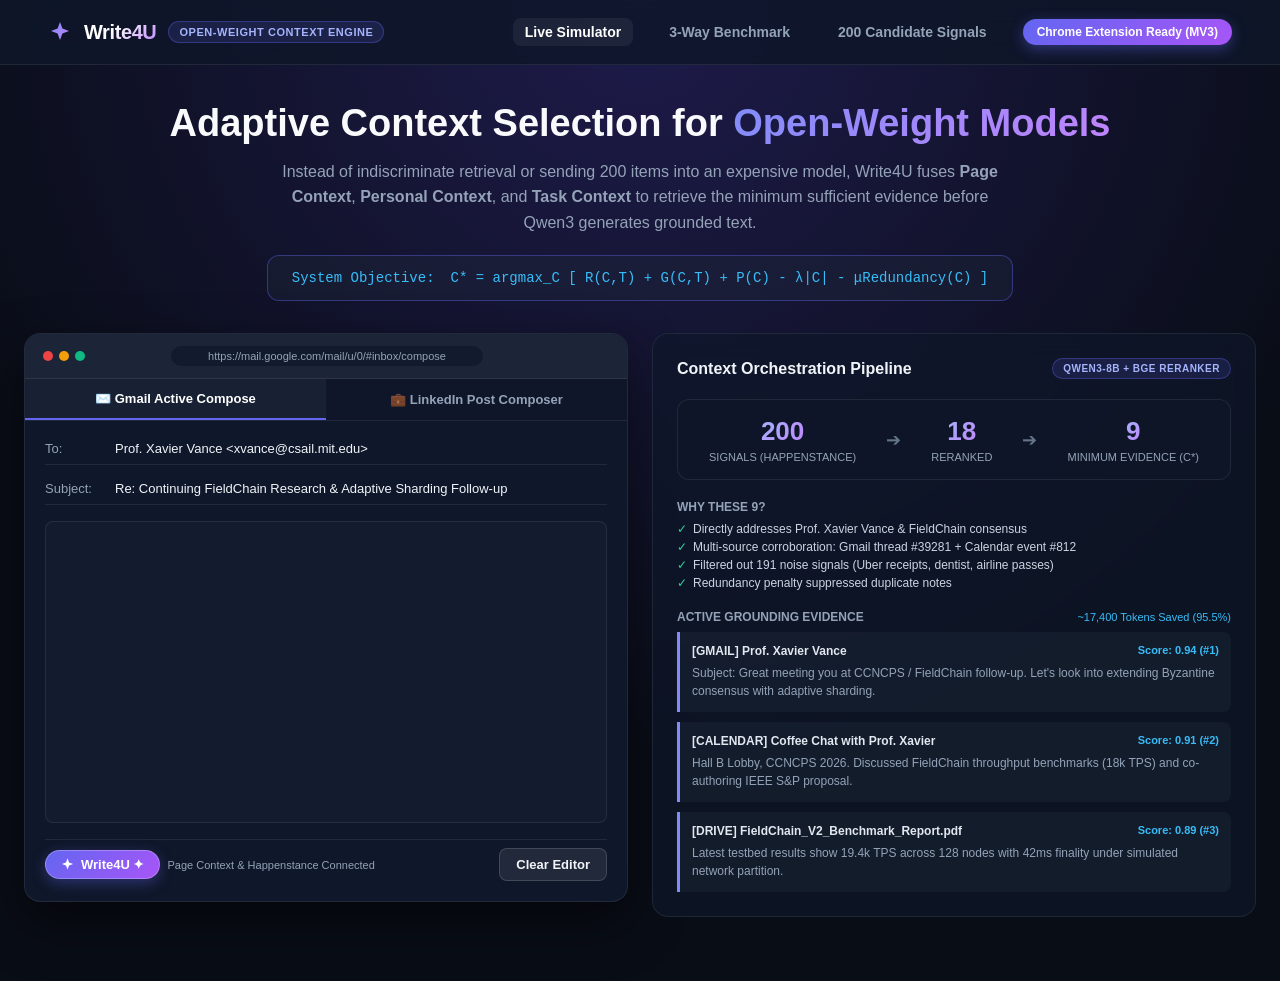
==== web_demo/index.html @ 5864dc2b "feat: initial release of Write4U open-weight personal context engine" ====
<!DOCTYPE html>
<html lang="en">
<head>
  <meta charset="UTF-8">
  <meta name="viewport" content="width=device-width, initial-scale=1.0">
  <title>Write4U — Open-Weight Personal Context Engine</title>
  <link rel="stylesheet" href="style.css">
  <link rel="stylesheet" href="../extension/content/injected-ui.css">
</head>
<body>
  <!-- Navbar -->
  <nav class="navbar">
    <div class="brand">
      <svg width="24" height="24" viewBox="0 0 24 24" fill="url(#mainGrad)">
        <defs>
          <linearGradient id="mainGrad" x1="0%" y1="0%" x2="100%" y2="100%">
            <stop offset="0%" stop-color="#818cf8"/>
            <stop offset="100%" stop-color="#c084fc"/>
          </linearGradient>
        </defs>
        <path d="M12 2L14.4 8.6L21 11L14.4 13.4L12 20L9.6 13.4L3 11L9.6 8.6L12 2Z"/>
      </svg>
      <h1>Write4U</h1>
      <span class="open-weight-badge">Open-Weight Context Engine</span>
    </div>

    <div class="nav-links">
      <button class="nav-tab active" data-view="simulator-view">Live Simulator</button>
      <button class="nav-tab" data-view="benchmark-view">3-Way Benchmark</button>
      <button class="nav-tab" data-view="pool-view">200 Candidate Signals</button>
      <span class="ext-badge-link" title="Load unpacked extension from /extension">
        Chrome Extension Ready (MV3)
      </span>
    </div>
  </nav>

  <main class="main-content">
    <!-- Hero Banner -->
    <header class="hero">
      <h2>Adaptive Context Selection for <span>Open-Weight Models</span></h2>
      <p>
        Instead of indiscriminate retrieval or sending 200 items into an expensive model, Write4U fuses 
        <strong>Page Context</strong>, <strong>Personal Context</strong>, and <strong>Task Context</strong> 
        to retrieve the minimum sufficient evidence before Qwen3 generates grounded text.
      </p>
      <div class="eq-callout">
        <span>System Objective:</span>
        <code>C* = argmax_C [ R(C,T) + G(C,T) + P(C) - &lambda;|C| - &mu;Redundancy(C) ]</code>
      </div>
    </header>

    <!-- VIEW 1: LIVE SIMULATOR -->
    <section id="simulator-view" class="view-panel">
      <div class="demo-grid">
        <!-- Mock Web Environment -->
        <div class="mock-window">
          <div class="mock-window-header">
            <div class="window-dots">
              <span class="dot red"></span>
              <span class="dot yellow"></span>
              <span class="dot green"></span>
            </div>
            <div class="window-url-bar" id="mock-url-bar">https://mail.google.com/mail/u/0/#inbox/compose</div>
            <div style="width: 40px;"></div>
          </div>

          <div class="mock-tabs">
            <button class="mock-tab-btn active" id="tab-gmail">
              ✉️ Gmail Active Compose
            </button>
            <button class="mock-tab-btn" id="tab-linkedin">
              💼 LinkedIn Post Composer
            </button>
          </div>

          <div class="mock-window-body" id="mock-composer-area">
            <!-- Dynamically populated Gmail or LinkedIn form -->
            <div class="mail-header-field">
              <span class="mail-label">To:</span>
              <span class="mail-value" id="composer-to">Prof. Xavier Vance &lt;xvance@csail.mit.edu&gt;</span>
            </div>
            <div class="mail-header-field">
              <span class="mail-label">Subject:</span>
              <span class="mail-value" id="composer-subject">Re: Continuing FieldChain Research & Adaptive Sharding Follow-up</span>
            </div>

            <div class="mail-editor" id="simulated-editor" contenteditable="true" placeholder="Click [ Write4U ✦ ] below to synthesize context and draft your grounded reply..."></div>

            <div class="composer-bottom-bar">
              <div style="display: flex; gap: 8px; align-items: center;">
                <button class="write4u-badge-btn" id="sim-write4u-btn">
                  <svg viewBox="0 0 24 24"><path d="M12 2L14.4 8.6L21 11L14.4 13.4L12 20L9.6 13.4L3 11L9.6 8.6L12 2Z"/></svg>
                  Write4U ✦
                </button>
                <span style="font-size: 11px; color: #94a3b8;">Page Context & Happenstance Connected</span>
              </div>
              <button class="write4u-secondary-btn" onclick="document.getElementById('simulated-editor').innerText = '';">Clear Editor</button>
            </div>
          </div>
        </div>

        <!-- Real-Time Inspection & Funnel Panel -->
        <div class="panel-card">
          <div class="panel-title">
            <span>Context Orchestration Pipeline</span>
            <span class="open-weight-badge" style="font-size: 10px;">Qwen3-8B + BGE Reranker</span>
          </div>

          <!-- Funnel -->
          <div class="funnel-container">
            <div class="funnel-step">
              <span class="funnel-num" id="live-cand-num">200</span>
              <span class="funnel-label">Signals (Happenstance)</span>
            </div>
            <span style="color: #64748b; font-size: 18px;">➔</span>
            <div class="funnel-step">
              <span class="funnel-num" id="live-rank-num">18</span>
              <span class="funnel-label">Reranked</span>
            </div>
            <span style="color: #64748b; font-size: 18px;">➔</span>
            <div class="funnel-step">
              <span class="funnel-num" style="color: #34d399;" id="live-sel-num">9</span>
              <span class="funnel-label">Minimum Evidence (C*)</span>
            </div>
          </div>

          <div style="display: flex; flex-direction: column; gap: 8px;">
            <span style="font-size: 12px; font-weight: 700; color: #94a3b8; text-transform: uppercase;">Why These 9?</span>
            <div id="live-reasons-wrap" style="display: flex; flex-direction: column; gap: 4px; font-size: 12px; color: #cbd5e1;">
              <div style="display: flex; gap: 6px;"><span style="color: #34d399;">✓</span> Directly addresses Prof. Xavier Vance & FieldChain consensus</div>
              <div style="display: flex; gap: 6px;"><span style="color: #34d399;">✓</span> Multi-source corroboration: Gmail thread #39281 + Calendar event #812</div>
              <div style="display: flex; gap: 6px;"><span style="color: #34d399;">✓</span> Filtered out 191 noise signals (Uber receipts, dentist, airline passes)</div>
              <div style="display: flex; gap: 6px;"><span style="color: #34d399;">✓</span> Redundancy penalty suppressed duplicate notes</div>
            </div>
          </div>

          <!-- Evidence Drawer Items -->
          <div style="display: flex; flex-direction: column; gap: 8px;">
            <div style="display: flex; justify-content: space-between; align-items: center;">
              <span style="font-size: 12px; font-weight: 700; color: #94a3b8; text-transform: uppercase;">Active Grounding Evidence</span>
              <span style="font-size: 11px; color: #38bdf8;">~17,400 Tokens Saved (95.5%)</span>
            </div>
            <div class="evidence-list" id="live-evidence-list">
              <!-- Dynamically populated -->
            </div>
          </div>
        </div>
      </div>
    </section>

    <!-- VIEW 2: 3-WAY BENCHMARK EVALUATION -->
    <section id="benchmark-view" class="view-panel" style="display: none;">
      <div class="benchmark-section">
        <div style="display: flex; justify-content: space-between; align-items: center;">
          <div>
            <h3 style="font-size: 22px; font-weight: 700;">Empirical 3-Way Benchmark</h3>
            <p style="font-size: 14px; color: #94a3b8; margin-top: 4px;">
              Measuring token bloat, irrelevant noise rate, and factual grounding across identical tasks.
            </p>
          </div>
          <button class="write4u-action-btn" id="re-run-bench-btn">
            🔄 Re-Run Empirical Benchmark
          </button>
        </div>

        <div class="benchmark-table-card">
          <table class="benchmark-table">
            <thead>
              <tr>
                <th>Architecture</th>
                <th>Context Sent</th>
                <th>Token Consumption</th>
                <th>Irrelevant Context Rate</th>
                <th>Factual Accuracy</th>
                <th>Latency</th>
              </tr>
            </thead>
            <tbody id="bench-table-body">
              <!-- Dynamically loaded from /api/benchmark -->
            </tbody>
          </table>
        </div>
      </div>
    </section>

    <!-- VIEW 3: 200 CANDIDATE SIGNALS POOL -->
    <section id="pool-view" class="view-panel" style="display: none;">
      <div style="display: flex; flex-direction: column; gap: 16px;">
        <div style="display: flex; justify-content: space-between; align-items: center;">
          <div>
            <h3 style="font-size: 22px; font-weight: 700;">Happenstance MCP Candidate Pool (200 Signals)</h3>
            <p style="font-size: 14px; color: #94a3b8; margin-top: 4px;">
              Green cards represent the 9 selected items (C*). All 191 noise/distractor items are filtered out.
            </p>
          </div>
          <div style="display: flex; gap: 8px;">
            <button class="write4u-chip filter-btn active" data-filter="all">All (200)</button>
            <button class="write4u-chip filter-btn" data-filter="gmail">Gmail (80)</button>
            <button class="write4u-chip filter-btn" data-filter="calendar">Calendar (20)</button>
            <button class="write4u-chip filter-btn" data-filter="linkedin">LinkedIn (30)</button>
            <button class="write4u-chip filter-btn" data-filter="drive">Drive (50)</button>
            <button class="write4u-chip filter-btn" data-filter="contacts">Contacts (20)</button>
          </div>
        </div>

        <div class="candidate-grid" id="candidate-grid-container">
          <!-- Dynamically populated from /api/candidates -->
        </div>
      </div>
    </section>
  </main>

  <script src="../extension/content/injected-ui.js"></script>
  <script src="app.js"></script>
</body>
</html>
---- web_demo/style.css ----
/* Write4U Web Demo & Simulator Styling */
:root {
  --bg-main: #090d16;
  --bg-card: rgba(15, 23, 42, 0.7);
  --border-subtle: rgba(255, 255, 255, 0.08);
  --border-glow: rgba(99, 102, 241, 0.4);
  --primary: #6366f1;
  --primary-accent: #a855f7;
  --text-main: #f8fafc;
  --text-muted: #94a3b8;
  --success: #34d399;
}

* {
  box-sizing: border-box;
  margin: 0;
  padding: 0;
}

body {
  background: radial-gradient(circle at 50% 0%, #1e1b4b 0%, #090d16 65%);
  color: var(--text-main);
  font-family: -apple-system, BlinkMacSystemFont, "Inter", "Segoe UI", Roboto, sans-serif;
  min-height: 100vh;
  display: flex;
  flex-direction: column;
}

/* Navbar */
.navbar {
  display: flex;
  align-items: center;
  justify-content: space-between;
  padding: 18px 48px;
  background: rgba(15, 23, 42, 0.85);
  backdrop-filter: blur(12px);
  border-bottom: 1px solid var(--border-subtle);
  position: sticky;
  top: 0;
  z-index: 1000;
}

.brand {
  display: flex;
  align-items: center;
  gap: 12px;
}

.brand h1 {
  font-size: 20px;
  font-weight: 800;
  letter-spacing: -0.02em;
  background: linear-gradient(135deg, #ffffff 40%, #c084fc 100%);
  -webkit-background-clip: text;
  -webkit-text-fill-color: transparent;
}

.open-weight-badge {
  background: rgba(99, 102, 241, 0.15);
  color: #a5b4fc;
  border: 1px solid rgba(99, 102, 241, 0.35);
  padding: 4px 10px;
  border-radius: 20px;
  font-size: 11px;
  font-weight: 600;
  text-transform: uppercase;
  letter-spacing: 0.05em;
}

.nav-links {
  display: flex;
  align-items: center;
  gap: 24px;
}

.nav-tab {
  background: transparent;
  border: none;
  color: var(--text-muted);
  font-size: 14px;
  font-weight: 600;
  cursor: pointer;
  padding: 6px 12px;
  border-radius: 8px;
  transition: all 0.15s;
}

.nav-tab:hover, .nav-tab.active {
  color: #ffffff;
  background: rgba(255, 255, 255, 0.06);
}

.ext-badge-link {
  background: linear-gradient(135deg, #6366f1 0%, #a855f7 100%);
  color: #ffffff !important;
  text-decoration: none;
  font-size: 12px;
  font-weight: 600;
  padding: 6px 14px;
  border-radius: 20px;
  box-shadow: 0 4px 14px rgba(99, 102, 241, 0.4);
}

/* Main Container */
.main-content {
  flex: 1;
  max-width: 1280px;
  width: 100%;
  margin: 0 auto;
  padding: 36px 24px 64px 24px;
  display: flex;
  flex-direction: column;
  gap: 32px;
}

/* Hero Section */
.hero {
  text-align: center;
  display: flex;
  flex-direction: column;
  align-items: center;
  gap: 12px;
}

.hero h2 {
  font-size: 38px;
  font-weight: 800;
  line-height: 1.2;
}

.hero h2 span {
  background: linear-gradient(135deg, #818cf8 0%, #c084fc 100%);
  -webkit-background-clip: text;
  -webkit-text-fill-color: transparent;
}

.hero p {
  color: var(--text-muted);
  font-size: 16px;
  max-width: 720px;
  line-height: 1.6;
}

/* Architecture Equation Callout */
.eq-callout {
  background: rgba(30, 41, 59, 0.4);
  border: 1px solid var(--border-glow);
  border-radius: 12px;
  padding: 14px 24px;
  display: flex;
  align-items: center;
  gap: 16px;
  font-family: "Courier New", Courier, monospace;
  font-size: 14px;
  color: #38bdf8;
  margin-top: 8px;
}

/* Simulator Workspace */
.demo-grid {
  display: grid;
  grid-template-columns: 1fr 1fr;
  gap: 24px;
  align-items: start;
}

@media (max-width: 960px) {
  .demo-grid {
    grid-template-columns: 1fr;
  }
}

/* Mock Web Window (Gmail / LinkedIn) */
.mock-window {
  background: #0f172a;
  border: 1px solid var(--border-subtle);
  border-radius: 16px;
  box-shadow: 0 20px 50px rgba(0, 0, 0, 0.5);
  overflow: hidden;
  display: flex;
  flex-direction: column;
}

.mock-window-header {
  background: rgba(30, 41, 59, 0.8);
  padding: 12px 18px;
  border-bottom: 1px solid var(--border-subtle);
  display: flex;
  align-items: center;
  justify-content: space-between;
}

.window-dots {
  display: flex;
  gap: 6px;
}

.dot {
  width: 10px;
  height: 10px;
  border-radius: 50%;
}
.dot.red { background: #ef4444; }
.dot.yellow { background: #f59e0b; }
.dot.green { background: #10b981; }

.window-url-bar {
  background: rgba(15, 23, 42, 0.7);
  padding: 4px 16px;
  border-radius: 14px;
  font-size: 11px;
  color: var(--text-muted);
  width: 55%;
  text-align: center;
}

.mock-tabs {
  display: flex;
  background: rgba(15, 23, 42, 0.6);
  border-bottom: 1px solid var(--border-subtle);
}

.mock-tab-btn {
  flex: 1;
  background: transparent;
  border: none;
  padding: 12px;
  color: var(--text-muted);
  font-weight: 600;
  font-size: 13px;
  cursor: pointer;
  display: flex;
  align-items: center;
  justify-content: center;
  gap: 8px;
  transition: all 0.15s;
}

.mock-tab-btn.active {
  color: #ffffff;
  background: rgba(30, 41, 59, 0.6);
  border-bottom: 2px solid var(--primary);
}

.mock-window-body {
  padding: 20px;
  display: flex;
  flex-direction: column;
  gap: 16px;
  min-height: 480px;
}

/* Mail Compose Box */
.mail-header-field {
  display: flex;
  align-items: center;
  gap: 10px;
  padding-bottom: 8px;
  border-bottom: 1px solid var(--border-subtle);
  font-size: 13px;
}

.mail-label {
  color: var(--text-muted);
  width: 60px;
}

.mail-value {
  color: #f1f5f9;
  font-weight: 500;
}

.mail-editor {
  flex: 1;
  min-height: 260px;
  background: rgba(30, 41, 59, 0.3);
  border: 1px solid var(--border-subtle);
  border-radius: 8px;
  padding: 14px;
  font-size: 14px;
  line-height: 1.6;
  color: #f8fafc;
  outline: none;
  white-space: pre-wrap;
}

.composer-bottom-bar {
  display: flex;
  align-items: center;
  justify-content: space-between;
  padding-top: 8px;
  border-top: 1px solid var(--border-subtle);
}

/* Inspection & Visualization Panel */
.panel-card {
  background: var(--bg-card);
  backdrop-filter: blur(12px);
  border: 1px solid var(--border-subtle);
  border-radius: 16px;
  padding: 24px;
  display: flex;
  flex-direction: column;
  gap: 20px;
}

.panel-title {
  font-size: 16px;
  font-weight: 700;
  color: #f1f5f9;
  display: flex;
  align-items: center;
  justify-content: space-between;
}

/* Candidate Funnel */
.funnel-container {
  display: flex;
  align-items: center;
  justify-content: space-around;
  background: rgba(15, 23, 42, 0.7);
  border: 1px solid var(--border-subtle);
  border-radius: 12px;
  padding: 16px;
}

.funnel-step {
  display: flex;
  flex-direction: column;
  align-items: center;
  gap: 4px;
}

.funnel-num {
  font-size: 26px;
  font-weight: 800;
  background: linear-gradient(135deg, #a5b4fc, #c084fc);
  -webkit-background-clip: text;
  -webkit-text-fill-color: transparent;
}

.funnel-label {
  font-size: 11px;
  text-transform: uppercase;
  color: var(--text-muted);
}

/* Evidence Cards */
.evidence-list {
  display: flex;
  flex-direction: column;
  gap: 10px;
  max-height: 380px;
  overflow-y: auto;
}

.evidence-card {
  background: rgba(30, 41, 59, 0.4);
  border-left: 3px solid #818cf8;
  border-radius: 0 8px 8px 0;
  padding: 12px;
  display: flex;
  flex-direction: column;
  gap: 6px;
  transition: all 0.15s;
}

.evidence-card:hover {
  background: rgba(30, 41, 59, 0.7);
  border-left-color: #c084fc;
}

.evidence-meta {
  display: flex;
  justify-content: space-between;
  font-size: 12px;
  font-weight: 600;
  color: #e2e8f0;
}

.evidence-score {
  color: #38bdf8;
  font-size: 11px;
}

.evidence-body {
  font-size: 12px;
  color: var(--text-muted);
  line-height: 1.5;
}

/* Benchmark Comparison Table */
.benchmark-section {
  display: flex;
  flex-direction: column;
  gap: 20px;
}

.benchmark-table-card {
  background: var(--bg-card);
  border: 1px solid var(--border-subtle);
  border-radius: 16px;
  overflow: hidden;
}

.benchmark-table {
  width: 100%;
  border-collapse: collapse;
  text-align: left;
}

.benchmark-table th {
  background: rgba(30, 41, 59, 0.6);
  padding: 16px 20px;
  font-size: 12px;
  font-weight: 700;
  text-transform: uppercase;
  letter-spacing: 0.05em;
  color: var(--text-muted);
}

.benchmark-table td {
  padding: 18px 20px;
  border-top: 1px solid var(--border-subtle);
  font-size: 14px;
}

.benchmark-table tr.highlight {
  background: rgba(99, 102, 241, 0.1);
}

.benchmark-table tr.highlight td {
  font-weight: 700;
  color: #ffffff;
}

.metric-pill {
  padding: 4px 10px;
  border-radius: 12px;
  font-size: 12px;
  font-weight: 700;
}
.metric-pill.green {
  background: rgba(52, 211, 153, 0.15);
  color: #34d399;
}
.metric-pill.yellow {
  background: rgba(245, 158, 11, 0.15);
  color: #fbbf24;
}
.metric-pill.red {
  background: rgba(239, 68, 68, 0.15);
  color: #f87171;
}

/* Candidate Pool Grid */
.candidate-grid {
  display: grid;
  grid-template-columns: repeat(auto-fill, minmax(280px, 1fr));
  gap: 14px;
  max-height: 520px;
  overflow-y: auto;
}

.cand-item {
  background: rgba(30, 41, 59, 0.35);
  border: 1px solid var(--border-subtle);
  border-radius: 8px;
  padding: 12px;
  font-size: 12px;
  display: flex;
  flex-direction: column;
  gap: 4px;
}

.cand-item.selected {
  border-color: #34d399;
  background: rgba(52, 211, 153, 0.08);
}
---- extension/content/injected-ui.css ----
/* Write4U Injected Styles - Glassmorphic Dark Design */
.write4u-badge-btn {
  display: inline-flex;
  align-items: center;
  gap: 6px;
  background: linear-gradient(135deg, #6366f1 0%, #a855f7 100%);
  color: #ffffff !important;
  font-family: -apple-system, BlinkMacSystemFont, "Segoe UI", Roboto, sans-serif;
  font-size: 13px;
  font-weight: 600;
  padding: 6px 14px;
  border-radius: 20px;
  cursor: pointer;
  border: 1px solid rgba(255, 255, 255, 0.25);
  box-shadow: 0 4px 14px rgba(99, 102, 241, 0.35);
  transition: all 0.2s cubic-bezier(0.4, 0, 0.2, 1);
  z-index: 99999;
  user-select: none;
}

.write4u-badge-btn:hover {
  transform: translateY(-1px) scale(1.02);
  box-shadow: 0 6px 20px rgba(168, 85, 247, 0.5);
  background: linear-gradient(135deg, #4f46e5 0%, #9333ea 100%);
}

.write4u-badge-btn svg {
  width: 15px;
  height: 15px;
  fill: currentColor;
}

/* Modal Overlay */
.write4u-modal-overlay {
  position: fixed;
  inset: 0;
  background: rgba(15, 23, 42, 0.75);
  backdrop-filter: blur(8px);
  -webkit-backdrop-filter: blur(8px);
  display: flex;
  align-items: center;
  justify-content: center;
  z-index: 999999;
  opacity: 0;
  pointer-events: none;
  transition: opacity 0.25s ease;
  font-family: -apple-system, BlinkMacSystemFont, "Inter", "Segoe UI", sans-serif;
}

.write4u-modal-overlay.active {
  opacity: 1;
  pointer-events: auto;
}

/* Modal Container */
.write4u-modal {
  width: 820px;
  max-width: 95vw;
  max-height: 90vh;
  background: #0f172a;
  border: 1px solid rgba(255, 255, 255, 0.12);
  border-radius: 18px;
  box-shadow: 0 25px 60px -15px rgba(0, 0, 0, 0.7), 0 0 40px rgba(99, 102, 241, 0.2);
  display: flex;
  flex-direction: column;
  overflow: hidden;
  color: #f1f5f9;
  animation: write4uPop 0.25s cubic-bezier(0.16, 1, 0.3, 1);
}

@keyframes write4uPop {
  0% { transform: scale(0.95); opacity: 0; }
  100% { transform: scale(1); opacity: 1; }
}

/* Header */
.write4u-modal-header {
  padding: 18px 24px;
  background: rgba(30, 41, 59, 0.6);
  border-bottom: 1px solid rgba(255, 255, 255, 0.08);
  display: flex;
  align-items: center;
  justify-content: space-between;
}

.write4u-brand-title {
  display: flex;
  align-items: center;
  gap: 10px;
  font-size: 17px;
  font-weight: 700;
  letter-spacing: -0.01em;
  background: linear-gradient(135deg, #ffffff 40%, #c084fc 100%);
  -webkit-background-clip: text;
  -webkit-text-fill-color: transparent;
}

.write4u-model-tag {
  background: rgba(99, 102, 241, 0.15);
  color: #a5b4fc;
  border: 1px solid rgba(99, 102, 241, 0.3);
  padding: 3px 8px;
  border-radius: 12px;
  font-size: 11px;
  font-weight: 600;
  text-transform: uppercase;
  letter-spacing: 0.04em;
  -webkit-text-fill-color: #a5b4fc;
}

.write4u-close-btn {
  background: transparent;
  border: none;
  color: #94a3b8;
  font-size: 20px;
  cursor: pointer;
  padding: 4px 8px;
  border-radius: 6px;
  transition: all 0.15s;
}

.write4u-close-btn:hover {
  background: rgba(255, 255, 255, 0.1);
  color: #ffffff;
}

/* Body */
.write4u-modal-body {
  padding: 24px;
  overflow-y: auto;
  display: flex;
  flex-direction: column;
  gap: 20px;
}

/* 3 Context Layers Bar */
.write4u-layers-grid {
  display: grid;
  grid-template-columns: 1fr 1fr;
  gap: 12px;
}

.write4u-layer-card {
  background: rgba(30, 41, 59, 0.4);
  border: 1px solid rgba(255, 255, 255, 0.06);
  border-radius: 10px;
  padding: 12px;
  display: flex;
  flex-direction: column;
  gap: 4px;
}

.write4u-layer-title {
  font-size: 11px;
  text-transform: uppercase;
  font-weight: 700;
  letter-spacing: 0.05em;
  color: #94a3b8;
  display: flex;
  align-items: center;
  gap: 6px;
}

.write4u-layer-val {
  font-size: 13px;
  color: #e2e8f0;
  white-space: nowrap;
  overflow: hidden;
  text-overflow: ellipsis;
}

/* Input section */
.write4u-input-group {
  display: flex;
  flex-direction: column;
  gap: 8px;
}

.write4u-prompt-input {
  width: 100%;
  box-sizing: border-box;
  background: rgba(15, 23, 42, 0.8);
  border: 1px solid rgba(99, 102, 241, 0.35);
  border-radius: 10px;
  padding: 14px 16px;
  color: #ffffff;
  font-size: 14px;
  font-family: inherit;
  resize: vertical;
  min-height: 70px;
  outline: none;
  transition: border-color 0.2s, box-shadow 0.2s;
}

.write4u-prompt-input:focus {
  border-color: #a855f7;
  box-shadow: 0 0 0 3px rgba(168, 85, 247, 0.2);
}

.write4u-presets {
  display: flex;
  gap: 8px;
  flex-wrap: wrap;
}

.write4u-chip {
  background: rgba(255, 255, 255, 0.05);
  border: 1px solid rgba(255, 255, 255, 0.1);
  color: #cbd5e1;
  padding: 5px 11px;
  border-radius: 14px;
  font-size: 12px;
  cursor: pointer;
  transition: all 0.15s;
}

.write4u-chip:hover {
  background: rgba(99, 102, 241, 0.2);
  border-color: #6366f1;
  color: #ffffff;
}

/* Generate button */
.write4u-action-btn {
  background: linear-gradient(135deg, #6366f1 0%, #a855f7 100%);
  color: #ffffff;
  border: none;
  font-weight: 600;
  font-size: 14px;
  padding: 12px 20px;
  border-radius: 10px;
  cursor: pointer;
  display: flex;
  align-items: center;
  justify-content: center;
  gap: 8px;
  box-shadow: 0 4px 15px rgba(99, 102, 241, 0.3);
  transition: all 0.2s;
}

.write4u-action-btn:hover {
  filter: brightness(1.1);
  transform: translateY(-1px);
}

.write4u-action-btn:disabled {
  opacity: 0.5;
  cursor: not-allowed;
  transform: none;
}

/* Visual Selection Funnel */
.write4u-funnel-card {
  background: rgba(15, 23, 42, 0.6);
  border: 1px solid rgba(99, 102, 241, 0.25);
  border-radius: 12px;
  padding: 16px;
  display: flex;
  flex-direction: column;
  gap: 12px;
}

.write4u-funnel-stages {
  display: flex;
  align-items: center;
  justify-content: space-between;
  position: relative;
}

.write4u-stage {
  display: flex;
  flex-direction: column;
  align-items: center;
  gap: 4px;
  z-index: 2;
}

.write4u-stage-count {
  font-size: 20px;
  font-weight: 800;
  background: linear-gradient(135deg, #a5b4fc, #c084fc);
  -webkit-background-clip: text;
  -webkit-text-fill-color: transparent;
}

.write4u-stage-label {
  font-size: 11px;
  color: #94a3b8;
  text-transform: uppercase;
}

.write4u-funnel-arrow {
  color: #64748b;
  font-size: 16px;
}

/* Reasons list */
.write4u-reasons-list {
  display: flex;
  flex-direction: column;
  gap: 4px;
  font-size: 12px;
  color: #cbd5e1;
}

.write4u-reason-item {
  display: flex;
  align-items: center;
  gap: 6px;
}

.write4u-check {
  color: #34d399;
  font-weight: bold;
}

/* Output draft */
.write4u-draft-box {
  background: rgba(30, 41, 59, 0.5);
  border: 1px solid rgba(255, 255, 255, 0.1);
  border-radius: 10px;
  padding: 16px;
  font-size: 14px;
  line-height: 1.6;
  color: #f8fafc;
  white-space: pre-wrap;
  position: relative;
  max-height: 250px;
  overflow-y: auto;
}

.write4u-cite {
  background: rgba(99, 102, 241, 0.25);
  color: #a5b4fc;
  padding: 1px 6px;
  border-radius: 6px;
  border: 1px solid rgba(99, 102, 241, 0.4);
  font-size: 11px;
  font-weight: 600;
  cursor: pointer;
  display: inline-block;
  margin: 0 2px;
  transition: all 0.15s;
}

.write4u-cite:hover {
  background: #6366f1;
  color: #ffffff;
}

/* Evidence Drawer */
.write4u-evidence-drawer {
  background: rgba(15, 23, 42, 0.95);
  border: 1px solid rgba(255, 255, 255, 0.1);
  border-radius: 10px;
  padding: 14px;
  display: flex;
  flex-direction: column;
  gap: 10px;
}

.write4u-evidence-item {
  border-left: 3px solid #818cf8;
  background: rgba(30, 41, 59, 0.4);
  padding: 8px 12px;
  border-radius: 0 8px 8px 0;
  font-size: 12px;
}

.write4u-evidence-title {
  font-weight: 600;
  color: #e2e8f0;
  display: flex;
  justify-content: space-between;
  margin-bottom: 4px;
}

.write4u-evidence-score {
  color: #38bdf8;
  font-size: 11px;
}

.write4u-evidence-content {
  color: #94a3b8;
  font-size: 11px;
}

/* Footer */
.write4u-modal-footer {
  padding: 16px 24px;
  background: rgba(30, 41, 59, 0.6);
  border-top: 1px solid rgba(255, 255, 255, 0.08);
  display: flex;
  align-items: center;
  justify-content: space-between;
}

.write4u-footer-stats {
  font-size: 12px;
  color: #94a3b8;
}

.write4u-footer-actions {
  display: flex;
  gap: 10px;
}

.write4u-secondary-btn {
  background: rgba(255, 255, 255, 0.08);
  border: 1px solid rgba(255, 255, 255, 0.15);
  color: #f1f5f9;
  padding: 8px 16px;
  border-radius: 8px;
  font-size: 13px;
  font-weight: 600;
  cursor: pointer;
  transition: all 0.15s;
}

.write4u-secondary-btn:hover {
  background: rgba(255, 255, 255, 0.14);
}
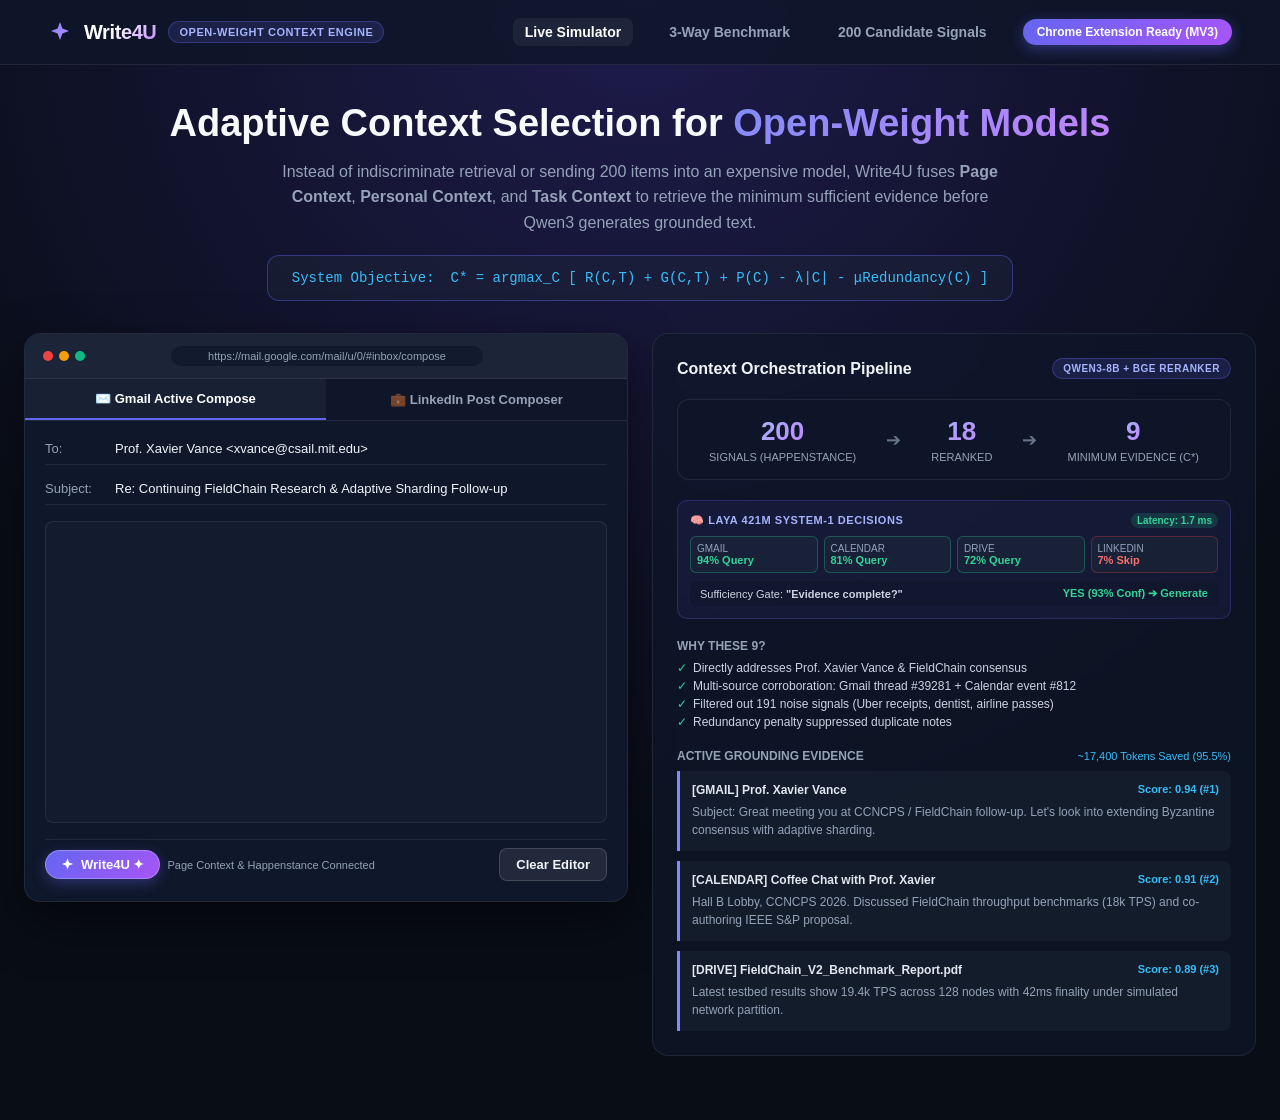
==== commit bc38fd4f: "feat: complete Write4U PDR architecture with Laya 421M System-1 decision layer, Composio connectors," ====
--- a/web_demo/index.html
+++ b/web_demo/index.html
@@ -124,6 +124,44 @@
             </div>
           </div>
 
+          <!-- Laya System-1 Decision Layer -->
+          <div style="background: rgba(99, 102, 241, 0.08); border: 1px solid rgba(99, 102, 241, 0.25); border-radius: 10px; padding: 12px; display: flex; flex-direction: column; gap: 8px;">
+            <div style="display: flex; justify-content: space-between; align-items: center;">
+              <span style="font-size: 11px; font-weight: 700; color: #a5b4fc; text-transform: uppercase; letter-spacing: 0.05em;">
+                🧠 Laya 421M System-1 Decisions
+              </span>
+              <span style="font-size: 10px; color: #34d399; font-weight: bold; background: rgba(52, 211, 153, 0.15); padding: 2px 6px; border-radius: 8px;">
+                Latency: 1.7 ms
+              </span>
+            </div>
+            
+            <!-- Source Selection Gate Probabilities -->
+            <div style="display: grid; grid-template-columns: repeat(4, 1fr); gap: 6px; font-size: 11px;">
+              <div style="background: rgba(30, 41, 59, 0.5); padding: 6px; border-radius: 6px; border: 1px solid rgba(52, 211, 153, 0.3);">
+                <div style="color: #94a3b8; font-size: 10px;">GMAIL</div>
+                <div style="color: #34d399; font-weight: bold;">94% Query</div>
+              </div>
+              <div style="background: rgba(30, 41, 59, 0.5); padding: 6px; border-radius: 6px; border: 1px solid rgba(52, 211, 153, 0.3);">
+                <div style="color: #94a3b8; font-size: 10px;">CALENDAR</div>
+                <div style="color: #34d399; font-weight: bold;">81% Query</div>
+              </div>
+              <div style="background: rgba(30, 41, 59, 0.5); padding: 6px; border-radius: 6px; border: 1px solid rgba(52, 211, 153, 0.3);">
+                <div style="color: #94a3b8; font-size: 10px;">DRIVE</div>
+                <div style="color: #34d399; font-weight: bold;">72% Query</div>
+              </div>
+              <div style="background: rgba(30, 41, 59, 0.5); padding: 6px; border-radius: 6px; border: 1px solid rgba(239, 68, 68, 0.3);">
+                <div style="color: #94a3b8; font-size: 10px;">LINKEDIN</div>
+                <div style="color: #f87171; font-weight: bold;">7% Skip</div>
+              </div>
+            </div>
+
+            <!-- Sufficiency Gate Feedback Result -->
+            <div style="display: flex; align-items: center; justify-content: space-between; font-size: 11px; background: rgba(15, 23, 42, 0.6); padding: 6px 10px; border-radius: 6px;">
+              <span style="color: #cbd5e1;">Sufficiency Gate: <strong>"Evidence complete?"</strong></span>
+              <span style="color: #34d399; font-weight: bold;">YES (93% Conf) ➔ Generate</span>
+            </div>
+          </div>
+
           <div style="display: flex; flex-direction: column; gap: 8px;">
             <span style="font-size: 12px; font-weight: 700; color: #94a3b8; text-transform: uppercase;">Why These 9?</span>
             <div id="live-reasons-wrap" style="display: flex; flex-direction: column; gap: 4px; font-size: 12px; color: #cbd5e1;">
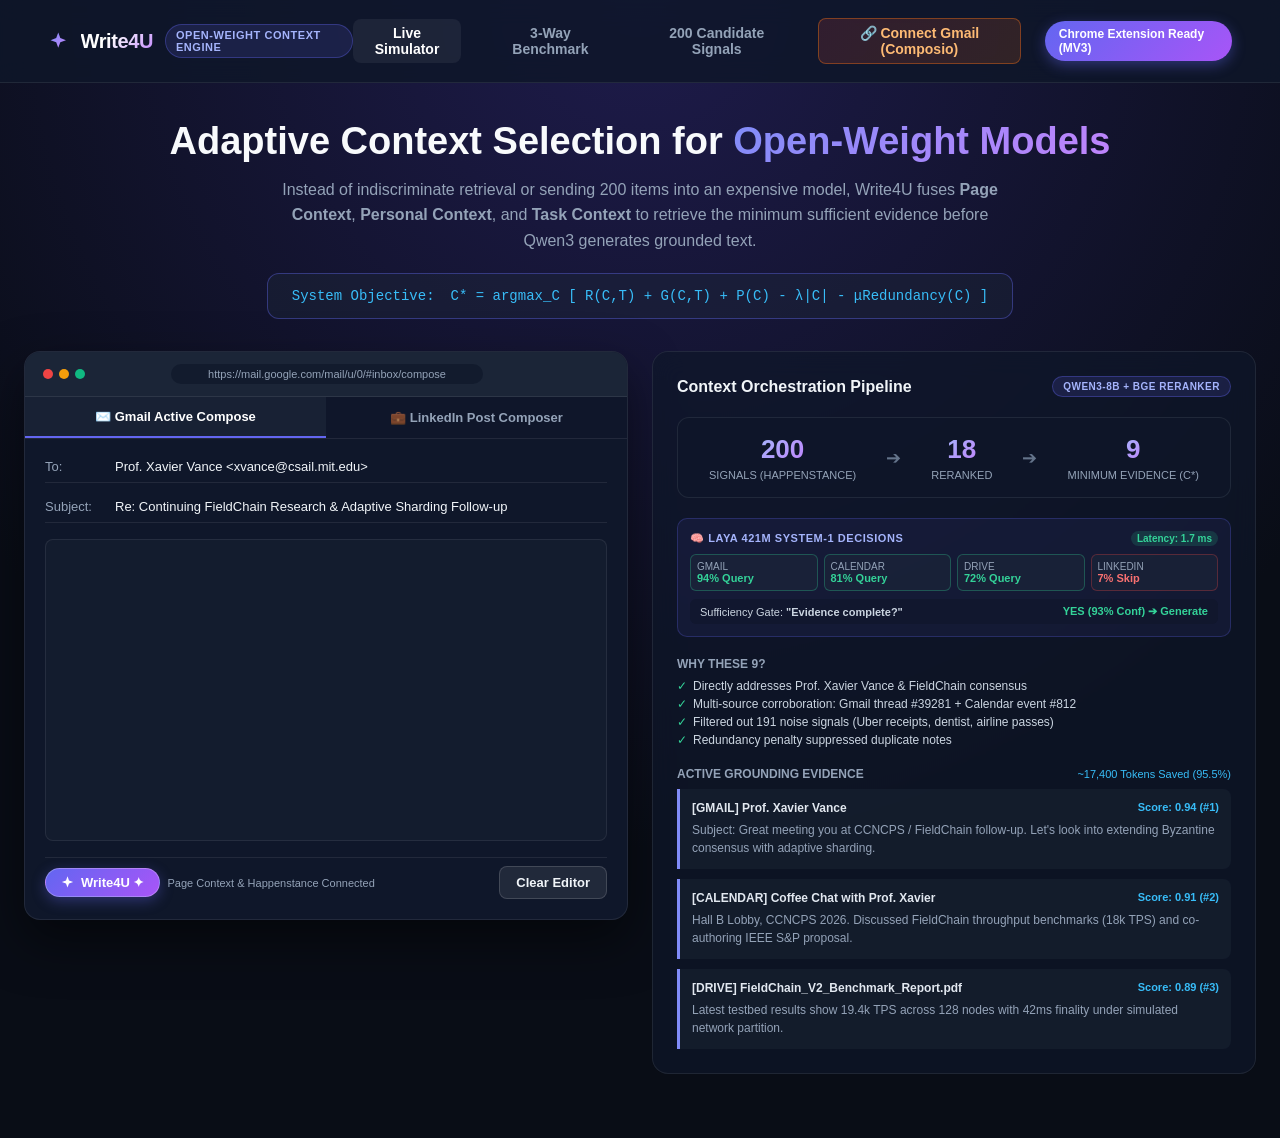
==== commit 794ecca5: "feat(v2): implement Write4U v2 fault-tolerant iterative context acquisition engine" ====
--- a/web_demo/index.html
+++ b/web_demo/index.html
@@ -28,6 +28,7 @@
       <button class="nav-tab active" data-view="simulator-view">Live Simulator</button>
       <button class="nav-tab" data-view="benchmark-view">3-Way Benchmark</button>
       <button class="nav-tab" data-view="pool-view">200 Candidate Signals</button>
+      <button id="composio-connect-btn" class="nav-tab composio-btn" title="Connect live Gmail account via Composio Managed OAuth">🔗 Connect Gmail (Composio)</button>
       <span class="ext-badge-link" title="Load unpacked extension from /extension">
         Chrome Extension Ready (MV3)
       </span>
--- a/web_demo/style.css
+++ b/web_demo/style.css
@@ -90,6 +90,17 @@
   background: rgba(255, 255, 255, 0.06);
 }
 
+.composio-btn {
+  background: linear-gradient(135deg, rgba(239, 68, 68, 0.15), rgba(249, 115, 22, 0.15)) !important;
+  color: #fdba74 !important;
+  border: 1px solid rgba(249, 115, 22, 0.4) !important;
+}
+
+.composio-btn:hover {
+  background: linear-gradient(135deg, rgba(239, 68, 68, 0.25), rgba(249, 115, 22, 0.25)) !important;
+  box-shadow: 0 0 14px rgba(249, 115, 22, 0.35);
+}
+
 .ext-badge-link {
   background: linear-gradient(135deg, #6366f1 0%, #a855f7 100%);
   color: #ffffff !important;
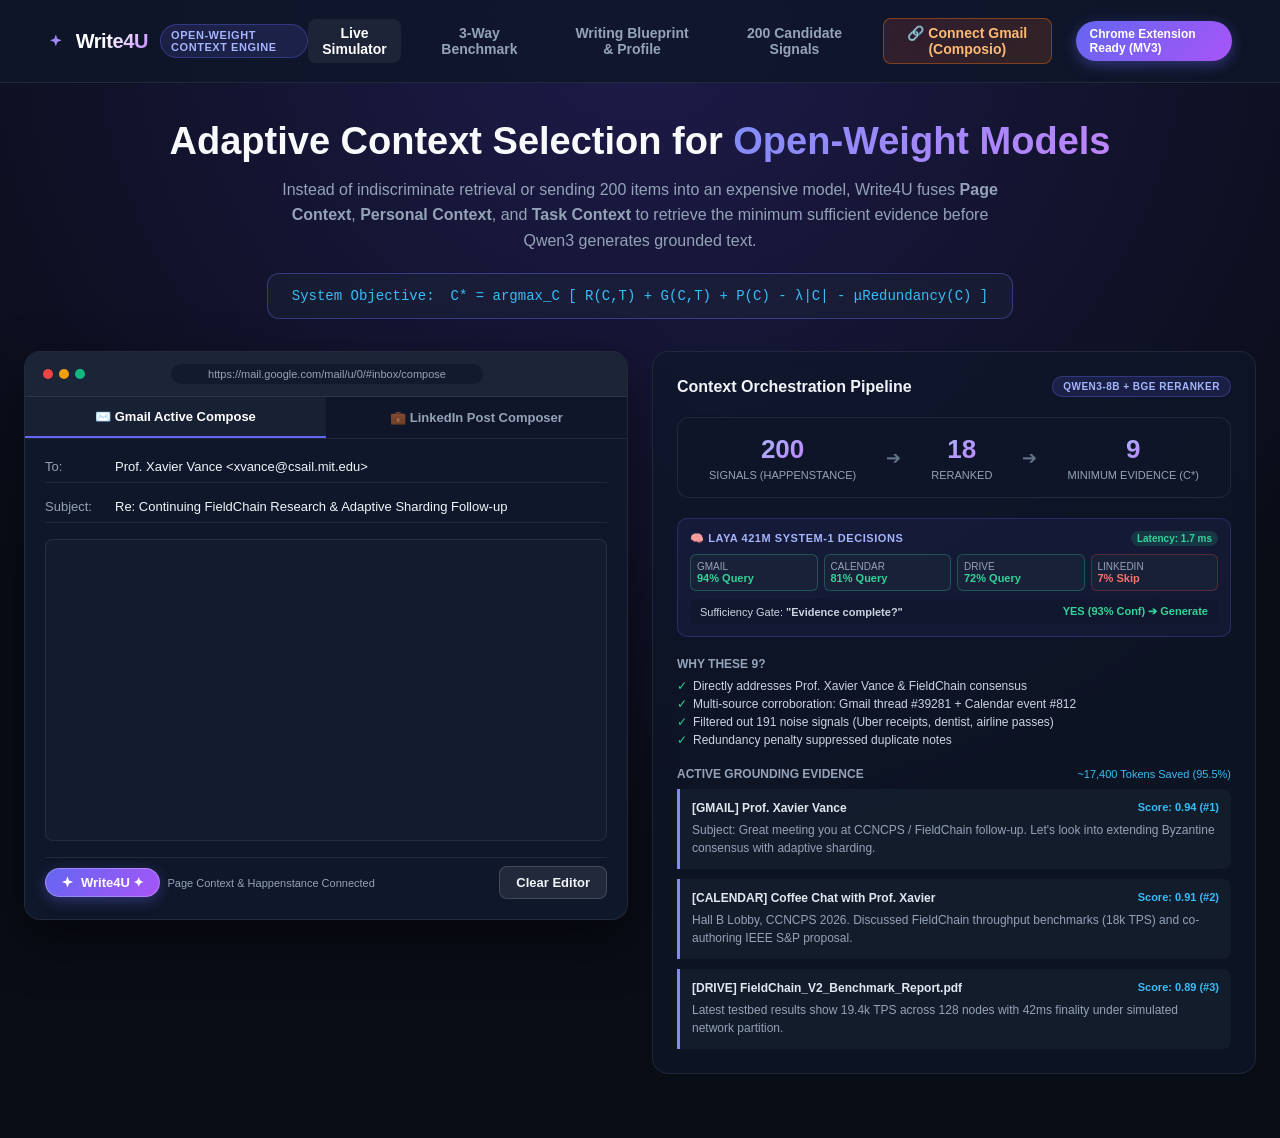
==== commit 95245e41: "feat: complete Writing Task Engine with Blueprints, Personal Style Fingerprint, and Multi-Pass Verif" ====
--- a/web_demo/index.html
+++ b/web_demo/index.html
@@ -27,6 +27,7 @@
     <div class="nav-links">
       <button class="nav-tab active" data-view="simulator-view">Live Simulator</button>
       <button class="nav-tab" data-view="benchmark-view">3-Way Benchmark</button>
+      <button class="nav-tab" data-view="profile-view">Writing Blueprint & Profile</button>
       <button class="nav-tab" data-view="pool-view">200 Candidate Signals</button>
       <button id="composio-connect-btn" class="nav-tab composio-btn" title="Connect live Gmail account via Composio Managed OAuth">🔗 Connect Gmail (Composio)</button>
       <span class="ext-badge-link" title="Load unpacked extension from /extension">
@@ -222,6 +223,84 @@
       </div>
     </section>
 
+    <!-- VIEW: PERSONAL WRITING PROFILE & BLUEPRINT -->
+    <section id="profile-view" class="view-panel" style="display: none;">
+      <div style="display: flex; flex-direction: column; gap: 24px;">
+        <div>
+          <h3 style="font-size: 22px; font-weight: 700;">Personal Writing Fingerprint & Task Blueprints</h3>
+          <p style="font-size: 14px; color: #94a3b8; margin-top: 4px;">
+            Separating <em>what to know</em> (Personal Context) from <em>how to write</em> (Writing Blueprint & Observable User Style Habits).
+          </p>
+        </div>
+
+        <div style="display: grid; grid-template-columns: repeat(auto-fit, minmax(320px, 1fr)); gap: 20px;">
+          <!-- Card 1: Email Fingerprint -->
+          <div class="card" style="background: rgba(15, 23, 42, 0.7); border: 1px solid rgba(255,255,255,0.08); border-radius: 12px; padding: 20px;">
+            <div style="display: flex; justify-content: space-between; align-items: center; margin-bottom: 14px;">
+              <h4 style="font-size: 16px; font-weight: 600; color: #818cf8;">📧 Email Style Profile</h4>
+              <span class="open-weight-badge">Learned Habits</span>
+            </div>
+            <ul style="list-style: none; font-size: 13px; color: #cbd5e1; display: flex; flex-direction: column; gap: 8px;">
+              <li><strong>Formality Level:</strong> <span style="color: #34d399;">0.72 / 1.0 (Respectful / Academic)</span></li>
+              <li><strong>Target Length:</strong> ~420 characters</li>
+              <li><strong>Avg. Sentence:</strong> 16 words (balanced rhythm)</li>
+              <li><strong>Preferred Greeting:</strong> <code>Dear Professor {name},</code></li>
+              <li><strong>Preferred Closing:</strong> <code>Best regards,</code></li>
+              <li><strong>Bullet Points:</strong> Enabled for technical metrics</li>
+              <li><strong>Signature:</strong> <code>{user_name}<br>Graduate Researcher, Distributed Systems Lab</code></li>
+            </ul>
+          </div>
+
+          <!-- Card 2: LinkedIn Fingerprint -->
+          <div class="card" style="background: rgba(15, 23, 42, 0.7); border: 1px solid rgba(255,255,255,0.08); border-radius: 12px; padding: 20px;">
+            <div style="display: flex; justify-content: space-between; align-items: center; margin-bottom: 14px;">
+              <h4 style="font-size: 16px; font-weight: 600; color: #a855f7;">💼 LinkedIn Style Profile</h4>
+              <span class="open-weight-badge">Platform Rules</span>
+            </div>
+            <ul style="list-style: none; font-size: 13px; color: #cbd5e1; display: flex; flex-direction: column; gap: 8px;">
+              <li><strong>Hard Platform Cap:</strong> 3,000 characters</li>
+              <li><strong>Target Post Length:</strong> ~1,140 characters</li>
+              <li><strong>Paragraph Density:</strong> 1–2 sentences per block</li>
+              <li><strong>Hook Style:</strong> Declarative personal announcement</li>
+              <li><strong>Hashtag Count:</strong> Exactly 4 curated technical tags</li>
+              <li><strong>Emoji Density:</strong> 0.08 (Subtle & deliberate)</li>
+              <li><strong>CTA Frequency:</strong> 20% (Open-source link / discussion)</li>
+            </ul>
+          </div>
+
+          <!-- Card 3: Multi-Pass Verifier Pipeline -->
+          <div class="card" style="background: rgba(15, 23, 42, 0.7); border: 1px solid rgba(255,255,255,0.08); border-radius: 12px; padding: 20px;">
+            <div style="display: flex; justify-content: space-between; align-items: center; margin-bottom: 14px;">
+              <h4 style="font-size: 16px; font-weight: 600; color: #34d399;">🛡️ Multi-Pass Verification Pipeline</h4>
+              <span class="open-weight-badge">Deterministic Guards</span>
+            </div>
+            <div style="display: flex; flex-direction: column; gap: 10px; font-size: 12px;">
+              <div style="display: flex; justify-content: space-between; padding: 6px 10px; background: rgba(52, 211, 153, 0.1); border-radius: 6px; border: 1px solid rgba(52, 211, 153, 0.3);">
+                <span>Pass 1: Platform Boundaries</span>
+                <strong style="color: #34d399;">PASSED (Chars &le; 3000)</strong>
+              </div>
+              <div style="display: flex; justify-content: space-between; padding: 6px 10px; background: rgba(52, 211, 153, 0.1); border-radius: 6px; border: 1px solid rgba(52, 211, 153, 0.3);">
+                <span>Pass 2: Structural Grammar</span>
+                <strong style="color: #34d399;">PASSED (Greeting &rarr; Context &rarr; Next Step)</strong>
+              </div>
+              <div style="display: flex; justify-content: space-between; padding: 6px 10px; background: rgba(52, 211, 153, 0.1); border-radius: 6px; border: 1px solid rgba(52, 211, 153, 0.3);">
+                <span>Pass 3: Length Deviation</span>
+                <strong style="color: #34d399;">PASSED (Optimal Band)</strong>
+              </div>
+              <div style="display: flex; justify-content: space-between; padding: 6px 10px; background: rgba(52, 211, 153, 0.1); border-radius: 6px; border: 1px solid rgba(52, 211, 153, 0.3);">
+                <span>Pass 4: Factual Grounding</span>
+                <strong style="color: #34d399;">PASSED (0 Unsupported Claims)</strong>
+              </div>
+              <div style="display: flex; justify-content: space-between; padding: 6px 10px; background: rgba(52, 211, 153, 0.1); border-radius: 6px; border: 1px solid rgba(52, 211, 153, 0.3);">
+                <span>Pass 5: Style Alignment</span>
+                <strong style="color: #34d399;">PASSED (User Fingerprint Match)</strong>
+              </div>
+            </div>
+          </div>
+        </div>
+      </div>
+    </section>
+
     <!-- VIEW 3: 200 CANDIDATE SIGNALS POOL -->
     <section id="pool-view" class="view-panel" style="display: none;">
       <div style="display: flex; flex-direction: column; gap: 16px;">
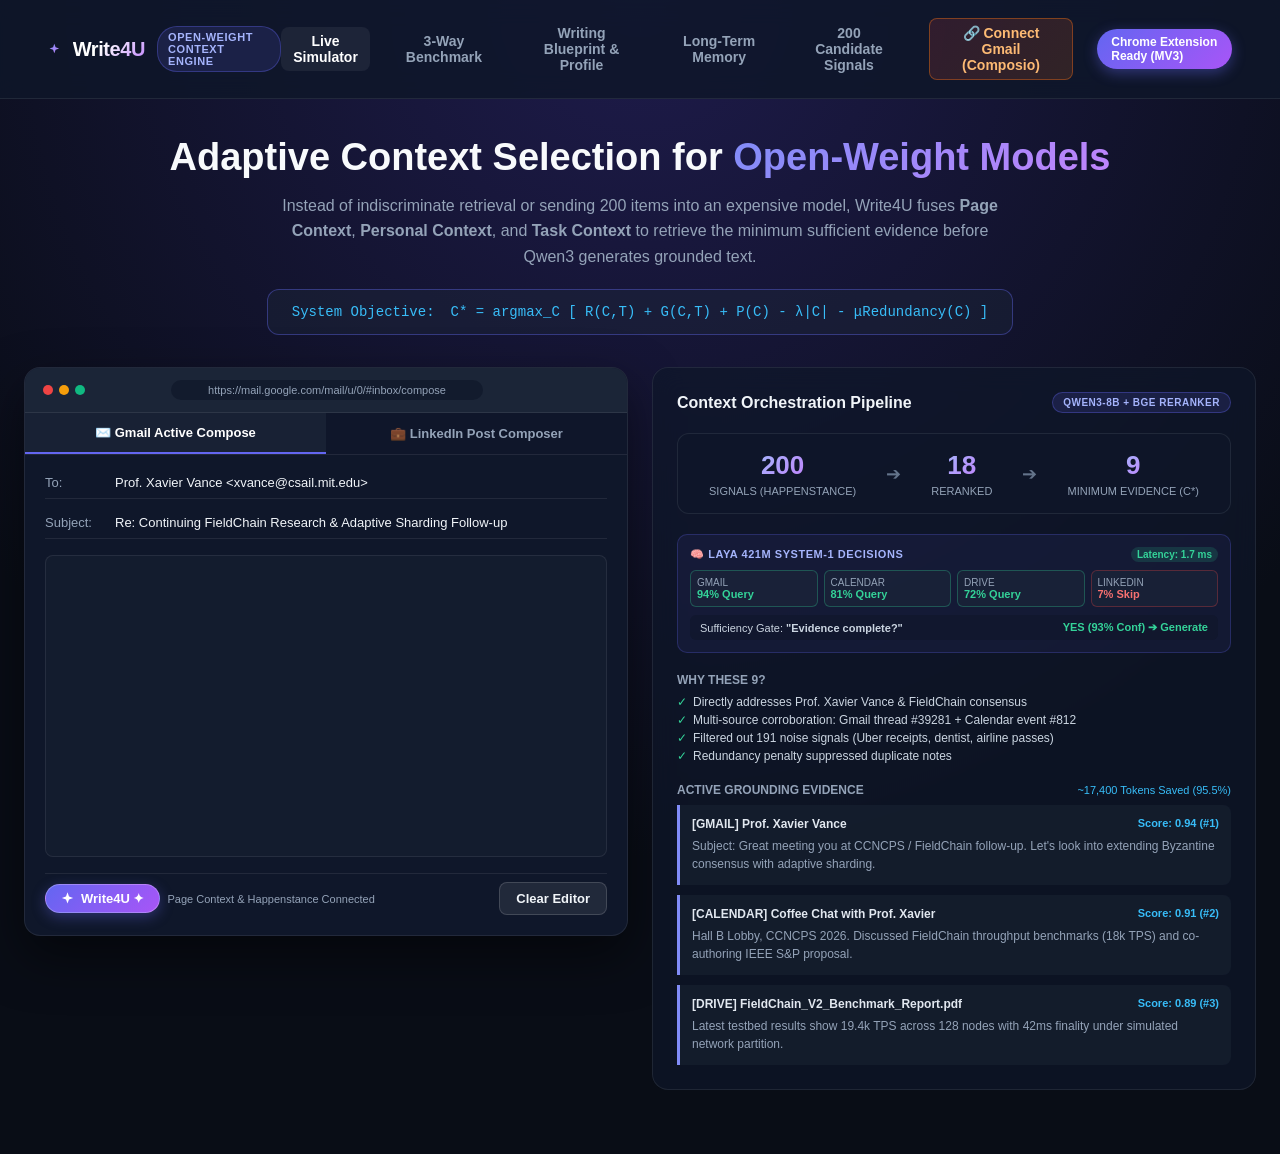
==== commit f081d5a2: "feat: complete production Composio provider, WritingContract engine, site adapters, and memory triad" ====
--- a/web_demo/index.html
+++ b/web_demo/index.html
@@ -28,6 +28,7 @@
       <button class="nav-tab active" data-view="simulator-view">Live Simulator</button>
       <button class="nav-tab" data-view="benchmark-view">3-Way Benchmark</button>
       <button class="nav-tab" data-view="profile-view">Writing Blueprint & Profile</button>
+      <button class="nav-tab" data-view="memory-view">Long-Term Memory</button>
       <button class="nav-tab" data-view="pool-view">200 Candidate Signals</button>
       <button id="composio-connect-btn" class="nav-tab composio-btn" title="Connect live Gmail account via Composio Managed OAuth">🔗 Connect Gmail (Composio)</button>
       <span class="ext-badge-link" title="Load unpacked extension from /extension">
@@ -326,8 +327,67 @@
         </div>
       </div>
     </section>
+
+    <!-- VIEW: LONG-TERM STRUCTURED MEMORY -->
+    <section id="memory-view" class="view-panel" style="display: none;">
+      <div style="display: flex; flex-direction: column; gap: 24px;">
+        <div style="display: flex; justify-content: space-between; align-items: flex-end;">
+          <div>
+            <h3 style="font-size: 22px; font-weight: 700;">Structured Long-Term Memory (Context Triad)</h3>
+            <p style="font-size: 14px; color: #94a3b8; margin-top: 4px;">
+              Persistent knowledge store partitioned into three structured buckets. Zero-latency prior context retrieved before invoking live external APIs.
+            </p>
+          </div>
+          <button class="write4u-action-btn" id="refresh-memory-btn" style="padding: 8px 16px;">
+            🔄 Refresh Memory
+          </button>
+        </div>
+
+        <div style="display: grid; grid-template-columns: repeat(auto-fit, minmax(320px, 1fr)); gap: 20px;">
+          <!-- Bucket 1: Verified Facts -->
+          <div class="card" style="background: rgba(15, 23, 42, 0.7); border: 1px solid rgba(255,255,255,0.08); border-radius: 12px; padding: 20px;">
+            <div style="display: flex; justify-content: space-between; align-items: center; margin-bottom: 14px;">
+              <h4 style="font-size: 16px; font-weight: 600; color: #38bdf8;">🧠 Verified Facts & Research</h4>
+              <span class="open-weight-badge" id="facts-count-badge">0 Facts</span>
+            </div>
+            <div id="facts-memory-list" style="display: flex; flex-direction: column; gap: 10px; font-size: 13px;">
+              <div style="color: #94a3b8;">Loading verified facts...</div>
+            </div>
+          </div>
+
+          <!-- Bucket 2: Relationships & Entities -->
+          <div class="card" style="background: rgba(15, 23, 42, 0.7); border: 1px solid rgba(255,255,255,0.08); border-radius: 12px; padding: 20px;">
+            <div style="display: flex; justify-content: space-between; align-items: center; margin-bottom: 14px;">
+              <h4 style="font-size: 16px; font-weight: 600; color: #a78bfa;">👥 Relationships & Affiliations</h4>
+              <span class="open-weight-badge" id="rel-count-badge">0 People</span>
+            </div>
+            <div id="rel-memory-list" style="display: flex; flex-direction: column; gap: 10px; font-size: 13px;">
+              <div style="color: #94a3b8;">Loading relationship records...</div>
+            </div>
+          </div>
+
+          <!-- Bucket 3: Writing Style Habits -->
+          <div class="card" style="background: rgba(15, 23, 42, 0.7); border: 1px solid rgba(255,255,255,0.08); border-radius: 12px; padding: 20px;">
+            <div style="display: flex; justify-content: space-between; align-items: center; margin-bottom: 14px;">
+              <h4 style="font-size: 16px; font-weight: 600; color: #34d399;">✍️ Writing Style Habits</h4>
+              <span class="open-weight-badge">Learned Traits</span>
+            </div>
+            <div id="style-memory-list" style="display: flex; flex-direction: column; gap: 10px; font-size: 13px;">
+              <div style="color: #94a3b8;">Loading writing style habits...</div>
+            </div>
+          </div>
+        </div>
+      </div>
+    </section>
   </main>
 
+  <!-- Modular Write4U Extension Scripts -->
+  <script src="../extension/core/site-adapter.js"></script>
+  <script src="../extension/core/messaging.js"></script>
+  <script src="../extension/core/injector.js"></script>
+  <script src="../extension/sites/gmail.js"></script>
+  <script src="../extension/sites/linkedin.js"></script>
+  <script src="../extension/sites/generic.js"></script>
   <script src="../extension/content/injected-ui.js"></script>
   <script src="app.js"></script>
 </body>
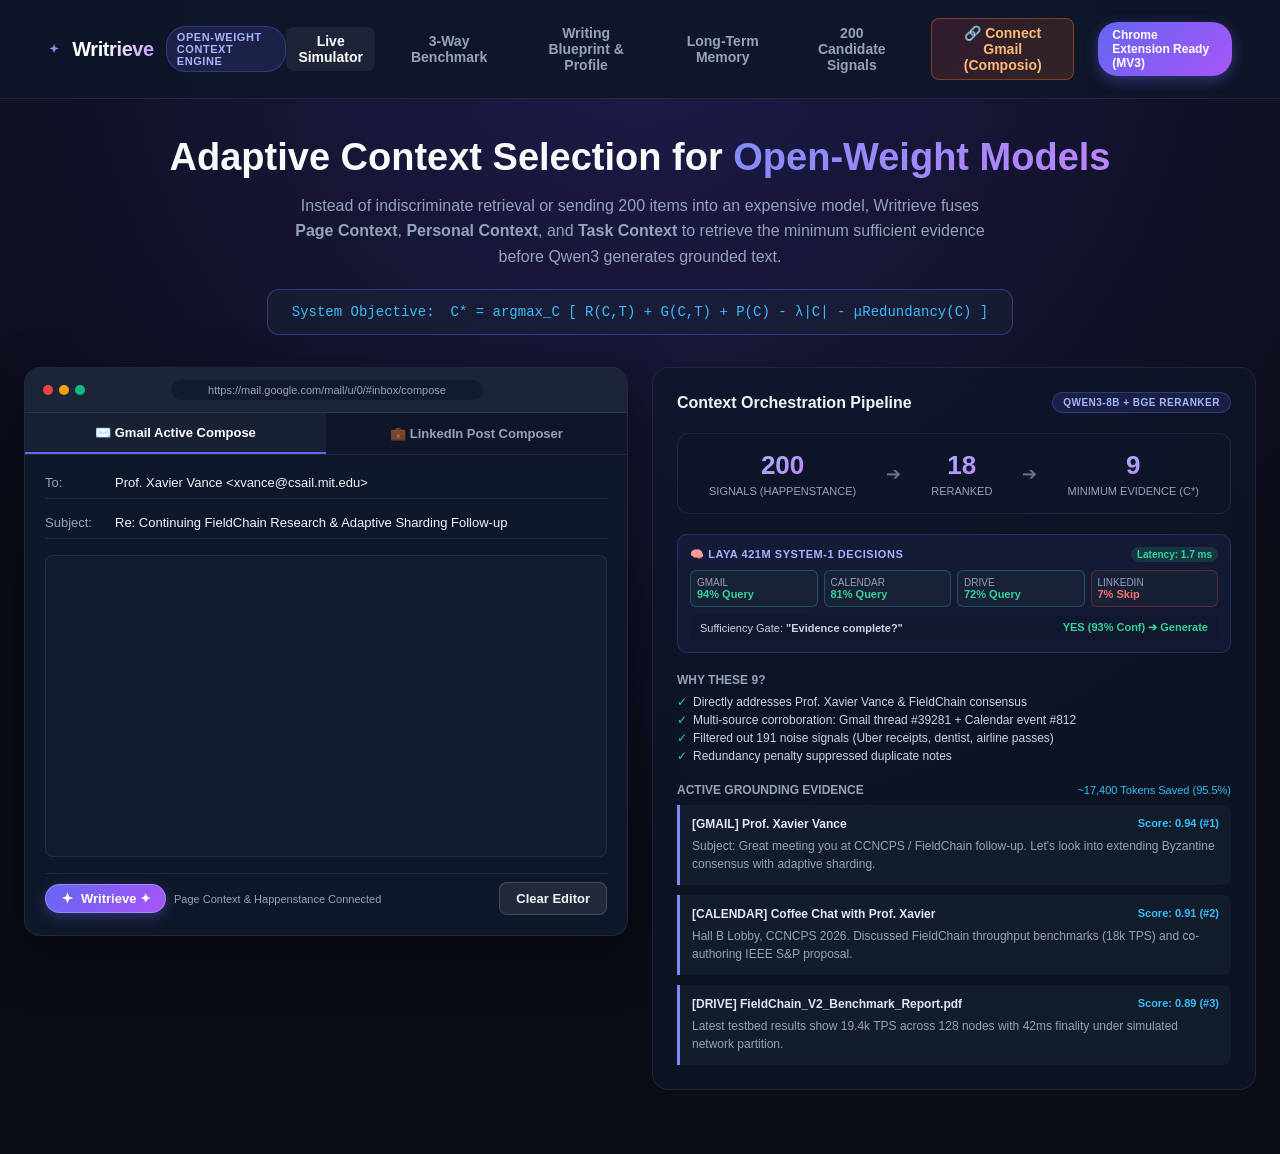
==== commit 21a7a955: "chore: update project and extension branding to Writrieve" ====
--- a/web_demo/index.html
+++ b/web_demo/index.html
@@ -3,7 +3,7 @@
 <head>
   <meta charset="UTF-8">
   <meta name="viewport" content="width=device-width, initial-scale=1.0">
-  <title>Write4U — Open-Weight Personal Context Engine</title>
+  <title>Writrieve — Open-Weight Personal Context & Grounded Writing Engine</title>
   <link rel="stylesheet" href="style.css">
   <link rel="stylesheet" href="../extension/content/injected-ui.css">
 </head>
@@ -20,7 +20,7 @@
         </defs>
         <path d="M12 2L14.4 8.6L21 11L14.4 13.4L12 20L9.6 13.4L3 11L9.6 8.6L12 2Z"/>
       </svg>
-      <h1>Write4U</h1>
+      <h1>Writrieve</h1>
       <span class="open-weight-badge">Open-Weight Context Engine</span>
     </div>
 
@@ -42,7 +42,7 @@
     <header class="hero">
       <h2>Adaptive Context Selection for <span>Open-Weight Models</span></h2>
       <p>
-        Instead of indiscriminate retrieval or sending 200 items into an expensive model, Write4U fuses 
+        Instead of indiscriminate retrieval or sending 200 items into an expensive model, Writrieve fuses 
         <strong>Page Context</strong>, <strong>Personal Context</strong>, and <strong>Task Context</strong> 
         to retrieve the minimum sufficient evidence before Qwen3 generates grounded text.
       </p>
@@ -87,13 +87,13 @@
               <span class="mail-value" id="composer-subject">Re: Continuing FieldChain Research & Adaptive Sharding Follow-up</span>
             </div>
 
-            <div class="mail-editor" id="simulated-editor" contenteditable="true" placeholder="Click [ Write4U ✦ ] below to synthesize context and draft your grounded reply..."></div>
+            <div class="mail-editor" id="simulated-editor" contenteditable="true" placeholder="Click [ Writrieve ✦ ] below to synthesize context and draft your grounded reply..."></div>
 
             <div class="composer-bottom-bar">
               <div style="display: flex; gap: 8px; align-items: center;">
                 <button class="write4u-badge-btn" id="sim-write4u-btn">
                   <svg viewBox="0 0 24 24"><path d="M12 2L14.4 8.6L21 11L14.4 13.4L12 20L9.6 13.4L3 11L9.6 8.6L12 2Z"/></svg>
-                  Write4U ✦
+                  Writrieve ✦
                 </button>
                 <span style="font-size: 11px; color: #94a3b8;">Page Context & Happenstance Connected</span>
               </div>
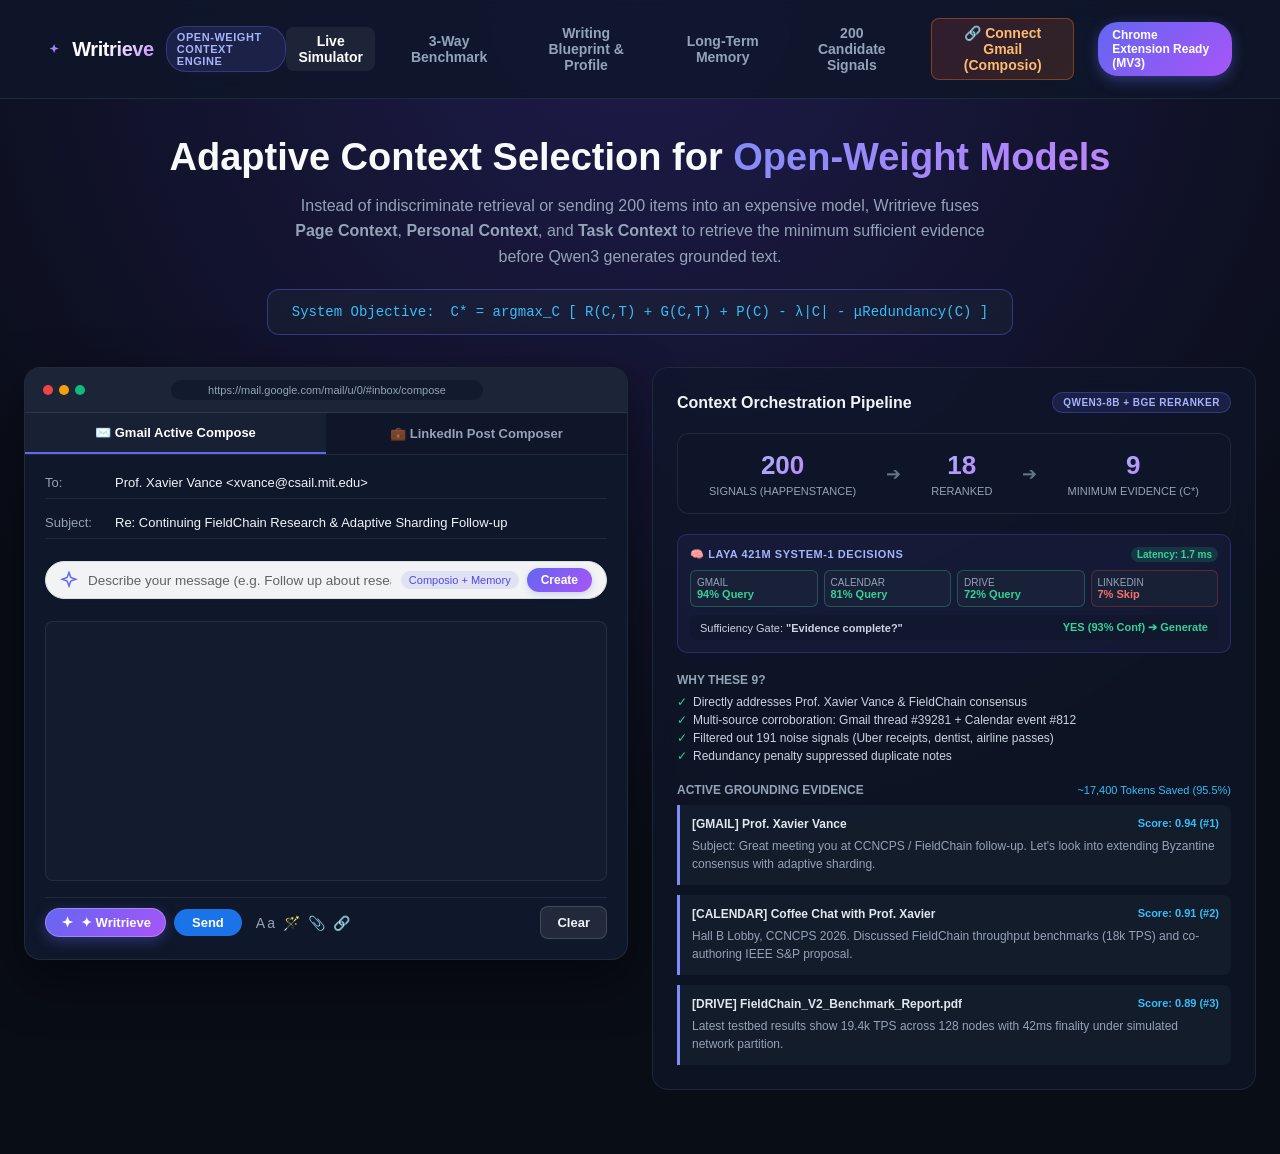
==== commit 81f1c93d: "feat: replace old popup techstack with modern Composio OAuth, Laya System-1, and inline describe bar" ====
--- a/web_demo/index.html
+++ b/web_demo/index.html
@@ -87,17 +87,39 @@
               <span class="mail-value" id="composer-subject">Re: Continuing FieldChain Research & Adaptive Sharding Follow-up</span>
             </div>
 
-            <div class="mail-editor" id="simulated-editor" contenteditable="true" placeholder="Click [ Writrieve ✦ ] below to synthesize context and draft your grounded reply..."></div>
+            <!-- Inline "Describe your message" Pill Bar (Native Gmail / Help-me-write style) -->
+            <div class="writrieve-inline-bar" id="sim-inline-bar">
+              <div class="writrieve-inline-inner">
+                <span class="writrieve-inline-icon">
+                  <svg width="18" height="18" viewBox="0 0 24 24" fill="none" stroke="currentColor" stroke-width="2">
+                    <path d="M12 2L14.4 8.6L21 11L14.4 13.4L12 20L9.6 13.4L3 11L9.6 8.6L12 2Z"/>
+                  </svg>
+                </span>
+                <input 
+                  type="text" 
+                  id="sim-inline-input" 
+                  class="writrieve-inline-input" 
+                  placeholder="Describe your message (e.g. Follow up about research discussion)..." 
+                />
+                <div class="writrieve-inline-actions">
+                  <span class="writrieve-inline-badge">Composio + Memory</span>
+                  <button type="button" id="sim-inline-create-btn" class="writrieve-inline-btn">Create</button>
+                </div>
+              </div>
+            </div>
+
+            <div class="mail-editor" id="simulated-editor" contenteditable="true" placeholder="Your grounded reply will appear directly in this composer..."></div>
 
             <div class="composer-bottom-bar">
               <div style="display: flex; gap: 8px; align-items: center;">
                 <button class="write4u-badge-btn" id="sim-write4u-btn">
                   <svg viewBox="0 0 24 24"><path d="M12 2L14.4 8.6L21 11L14.4 13.4L12 20L9.6 13.4L3 11L9.6 8.6L12 2Z"/></svg>
-                  Writrieve ✦
+                  ✦ Writrieve
                 </button>
-                <span style="font-size: 11px; color: #94a3b8;">Page Context & Happenstance Connected</span>
-              </div>
-              <button class="write4u-secondary-btn" onclick="document.getElementById('simulated-editor').innerText = '';">Clear Editor</button>
+                <button style="background: #1a73e8; color: white; border: none; border-radius: 18px; padding: 6px 18px; font-weight: 600; cursor: pointer; font-size: 13px;">Send</button>
+                <span style="font-size: 14px; color: #94a3b8; margin-left: 6px; letter-spacing: 2px;">Aa 🪄 📎 🔗</span>
+              </div>
+              <button class="write4u-secondary-btn" onclick="document.getElementById('simulated-editor').innerText = '';">Clear</button>
             </div>
           </div>
         </div>
--- a/extension/content/injected-ui.css
+++ b/extension/content/injected-ui.css
@@ -420,3 +420,119 @@
 .write4u-secondary-btn:hover {
   background: rgba(255, 255, 255, 0.14);
 }
+
+/* ==========================================================================
+   Writrieve Native Inline Composer Bar (Google Help-me-write style)
+   ========================================================================== */
+.writrieve-inline-bar {
+  display: flex;
+  flex-direction: column;
+  gap: 8px;
+  margin: 6px 0;
+  padding: 6px 14px;
+  background: #f1f3f4;
+  border: 1px solid #dadce0;
+  border-radius: 24px;
+  box-shadow: 0 1px 3px rgba(60, 64, 67, 0.12);
+  font-family: -apple-system, BlinkMacSystemFont, "Segoe UI", Roboto, "Google Sans", sans-serif;
+  transition: all 0.2s cubic-bezier(0.4, 0, 0.2, 1);
+  box-sizing: border-box;
+}
+
+.writrieve-inline-bar:focus-within {
+  background: #ffffff;
+  border-color: #6366f1;
+  box-shadow: 0 1px 6px rgba(99, 102, 241, 0.25);
+}
+
+.writrieve-inline-inner {
+  display: flex;
+  align-items: center;
+  gap: 10px;
+  width: 100%;
+}
+
+.writrieve-inline-icon {
+  display: flex;
+  align-items: center;
+  justify-content: center;
+  color: #6366f1;
+  flex-shrink: 0;
+}
+
+.writrieve-inline-input {
+  flex: 1;
+  background: transparent !important;
+  border: none !important;
+  outline: none !important;
+  font-size: 13.5px;
+  color: #202124 !important;
+  padding: 4px 0 !important;
+  box-shadow: none !important;
+  font-family: inherit;
+}
+
+.writrieve-inline-input::placeholder {
+  color: #5f6368;
+}
+
+.writrieve-inline-actions {
+  display: flex;
+  align-items: center;
+  gap: 8px;
+  flex-shrink: 0;
+}
+
+.writrieve-inline-badge {
+  font-size: 11px;
+  color: #4f46e5;
+  background: rgba(99, 102, 241, 0.12);
+  padding: 3px 8px;
+  border-radius: 12px;
+  font-weight: 500;
+  user-select: none;
+}
+
+.writrieve-inline-btn {
+  background: linear-gradient(135deg, #6366f1 0%, #a855f7 100%);
+  color: #ffffff;
+  border: none;
+  border-radius: 16px;
+  padding: 5px 14px;
+  font-size: 12px;
+  font-weight: 600;
+  cursor: pointer;
+  box-shadow: 0 2px 6px rgba(99, 102, 241, 0.25);
+  transition: all 0.15s ease;
+}
+
+.writrieve-inline-btn:hover {
+  background: linear-gradient(135deg, #4f46e5 0%, #9333ea 100%);
+  box-shadow: 0 4px 10px rgba(99, 102, 241, 0.4);
+}
+
+.writrieve-inline-btn:disabled {
+  opacity: 0.6;
+  cursor: not-allowed;
+}
+
+.writrieve-status-pill {
+  display: flex;
+  align-items: center;
+  gap: 8px;
+  padding: 6px 12px;
+  background: #f8fafc;
+  border: 1px solid #e2e8f0;
+  border-radius: 8px;
+  font-size: 12px;
+  color: #475569;
+  margin: 6px 0;
+}
+
+.writrieve-status-pill .pill-action {
+  color: #6366f1;
+  cursor: pointer;
+  font-weight: 600;
+  margin-left: 6px;
+}
+
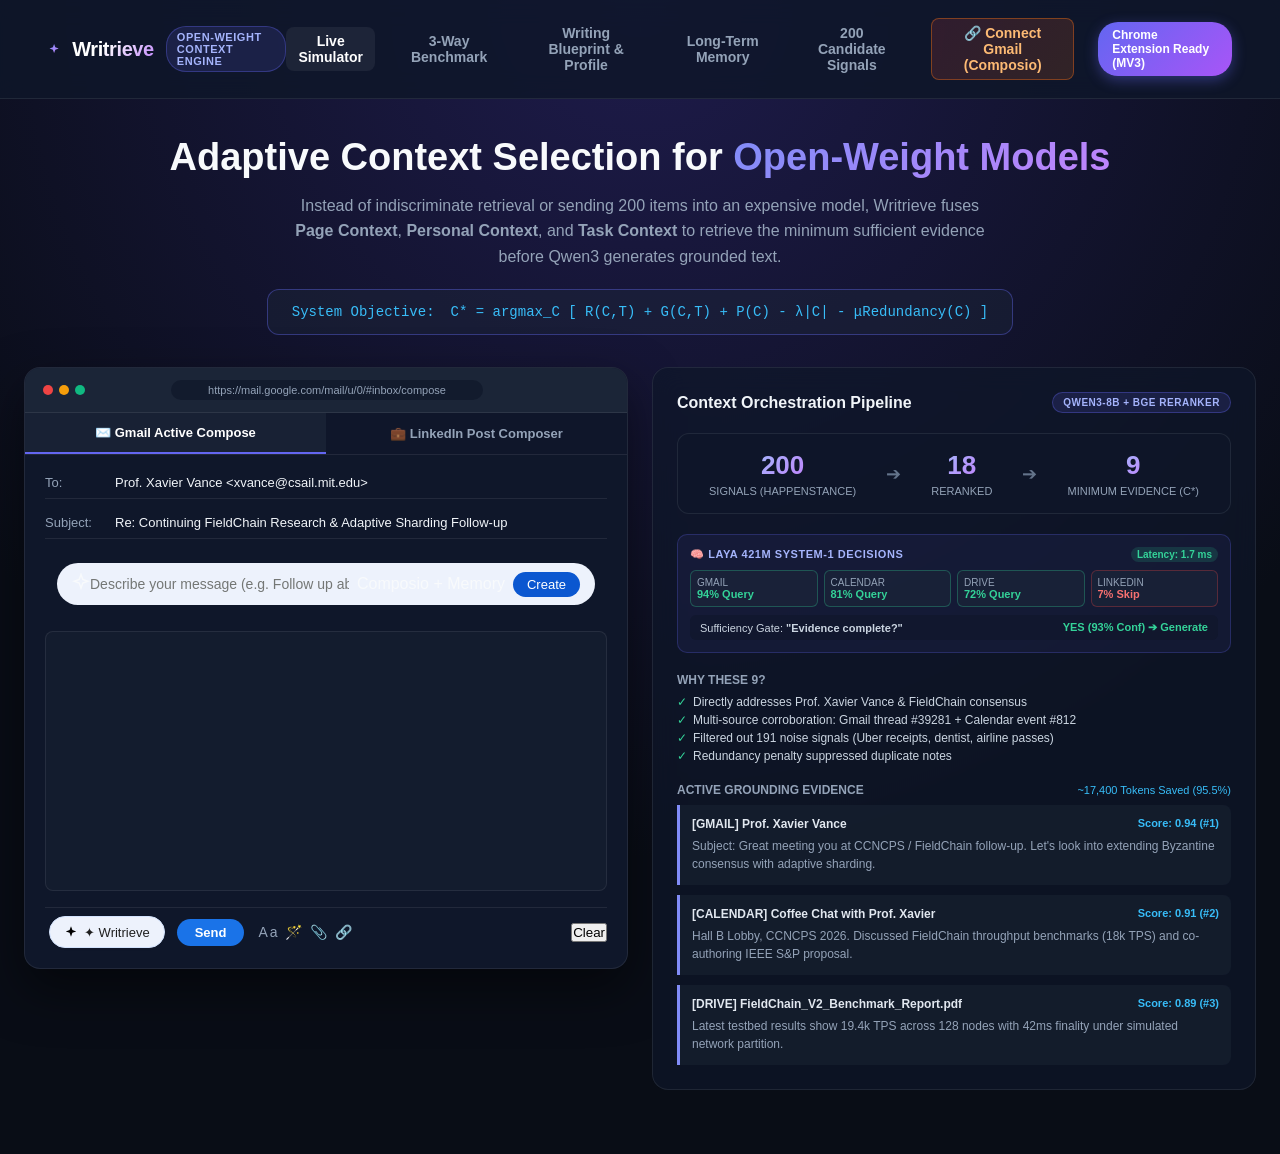
==== commit c564f5dc: "feat: complete UI overhaul, control plane, site adapters and offline resiliency" ====
--- a/web_demo/index.html
+++ b/web_demo/index.html
@@ -409,8 +409,9 @@
   <script src="../extension/core/injector.js"></script>
   <script src="../extension/sites/gmail.js"></script>
   <script src="../extension/sites/linkedin.js"></script>
+  <script src="../extension/sites/substack.js"></script>
+  <script src="../extension/sites/github.js"></script>
   <script src="../extension/sites/generic.js"></script>
-  <script src="../extension/content/injected-ui.js"></script>
   <script src="app.js"></script>
 </body>
 </html>
--- a/extension/content/injected-ui.css
+++ b/extension/content/injected-ui.css
@@ -1,538 +1,330 @@
-/* Write4U Injected Styles - Glassmorphic Dark Design */
-.write4u-badge-btn {
-  display: inline-flex;
-  align-items: center;
-  gap: 6px;
-  background: linear-gradient(135deg, #6366f1 0%, #a855f7 100%);
-  color: #ffffff !important;
-  font-family: -apple-system, BlinkMacSystemFont, "Segoe UI", Roboto, sans-serif;
+/* ==========================================================================
+   Writrieve Seamless In-Composer Writing Instrument Styles
+   Native Google Gemini / Notion AI style inline pill bar & Process State
+   NO FULLSCREEN MODALS. NO DARK OVERLAYS.
+   ========================================================================== */
+
+/* The Injected Toolbar Button (e.g. In Gmail / LinkedIn Toolbar) */
+.write4u-badge-btn,
+.writrieve-injected-trigger {
+  display: inline-flex !important;
+  align-items: center !important;
+  gap: 6px !important;
+  background: #edf2fc !important;
+  color: #1f1f1f !important;
+  font-family: "Google Sans", -apple-system, BlinkMacSystemFont, "Segoe UI", Roboto, sans-serif !important;
+  font-size: 13px !important;
+  font-weight: 500 !important;
+  padding: 6px 14px !important;
+  border-radius: 20px !important;
+  cursor: pointer !important;
+  border: 1px solid #d3e3fd !important;
+  box-shadow: 0 1px 2px rgba(60, 64, 67, 0.08) !important;
+  transition: all 0.15s ease !important;
+  user-select: none !important;
+  height: 32px !important;
+  margin: 0 4px !important;
+}
+
+.write4u-badge-btn:hover,
+.writrieve-injected-trigger:hover {
+  background: #e0e7ff !important;
+  border-color: #c7d2fe !important;
+  color: #4338ca !important;
+}
+
+.write4u-badge-btn svg,
+.writrieve-injected-trigger svg {
+  width: 14px !important;
+  height: 14px !important;
+  flex-shrink: 0 !important;
+}
+
+/* Floating Badge for Generic Textareas / Editors */
+.write4u-floating-pill {
+  position: fixed !important;
+  z-index: 999999 !important;
+  background: #ffffff !important;
+  color: #0f172a !important;
+  border: 1px solid #e2e8f0 !important;
+  box-shadow: 0 4px 12px rgba(0, 0, 0, 0.1) !important;
+  border-radius: 20px !important;
+  padding: 6px 12px !important;
+  font-size: 12px !important;
+  font-weight: 600 !important;
+  cursor: pointer !important;
+  display: flex !important;
+  align-items: center !important;
+  gap: 6px !important;
+}
+
+.write4u-floating-pill:hover {
+  background: #f8fafc !important;
+  box-shadow: 0 6px 16px rgba(0, 0, 0, 0.15) !important;
+}
+
+/* Native Inline Describe Bar (Injected right above/inside composer) */
+.writrieve-inline-bar {
+  display: block;
+  margin: 8px 12px 10px 12px;
+  animation: writrieveSlideDown 0.18s ease-out;
+  box-sizing: border-box;
+}
+
+@keyframes writrieveSlideDown {
+  from {
+    opacity: 0;
+    transform: translateY(-4px);
+  }
+  to {
+    opacity: 1;
+    transform: translateY(0);
+  }
+}
+
+.writrieve-inline-inner {
+  display: flex;
+  align-items: center;
+  background: #edf2fc;
+  border: 1px solid transparent;
+  border-radius: 24px;
+  padding: 4px 14px;
+  height: 42px;
+  box-sizing: border-box;
+  transition: all 0.2s ease;
+}
+
+.writrieve-inline-inner:focus-within {
+  background: #ffffff;
+  border-color: #d3e3fd;
+  box-shadow: 0 2px 6px rgba(60, 64, 67, 0.15);
+}
+
+.writrieve-inline-wand {
+  font-size: 16px;
+  margin-right: 10px;
+  display: flex;
+  align-items: center;
+  user-select: none;
+  color: #444746;
+}
+
+.writrieve-inline-input {
+  flex: 1;
+  background: transparent;
+  border: none;
+  outline: none;
+  font-size: 14px;
+  font-family: "Google Sans", -apple-system, BlinkMacSystemFont, "Segoe UI", Roboto, sans-serif;
+  color: #1f1f1f;
+  padding: 0;
+  margin: 0;
+}
+
+.writrieve-inline-input::placeholder {
+  color: #747775;
+}
+
+.writrieve-inline-actions {
+  display: flex;
+  align-items: center;
+  gap: 8px;
+  margin-left: 8px;
+}
+
+.writrieve-inline-btn {
+  background: #0b57d0;
+  color: #ffffff;
+  border: none;
+  border-radius: 18px;
+  padding: 5px 14px;
+  font-size: 13px;
+  font-weight: 500;
+  cursor: pointer;
+  display: flex;
+  align-items: center;
+  gap: 4px;
+  transition: all 0.15s ease;
+}
+
+.writrieve-inline-btn:hover {
+  background: #0842a0;
+  box-shadow: 0 1px 3px rgba(0, 0, 0, 0.2);
+}
+
+.writrieve-inline-btn:disabled {
+  background: #c7c7c7;
+  cursor: not-allowed;
+}
+
+.writrieve-inline-close {
+  background: transparent;
+  border: none;
+  color: #747775;
+  font-size: 16px;
+  cursor: pointer;
+  padding: 4px;
+  border-radius: 50%;
+  display: flex;
+  align-items: center;
+  justify-content: center;
+}
+
+.writrieve-inline-close:hover {
+  background: rgba(0, 0, 0, 0.06);
+  color: #1f1f1f;
+}
+
+/* ==========================================================================
+   Writrieve Process State Card (Live Intelligence Progression)
+   ========================================================================== */
+.writrieve-process-card {
+  background: #ffffff;
+  border: 1px solid #d3e3fd;
+  border-radius: 14px;
+  padding: 12px 16px;
+  margin: 8px 12px;
+  box-shadow: 0 4px 14px rgba(0, 0, 0, 0.06);
+  animation: writrieveSlideDown 0.2s ease-out;
+}
+
+.writrieve-process-header {
+  display: flex;
+  align-items: center;
+  gap: 10px;
   font-size: 13px;
   font-weight: 600;
+  color: #1f1f1f;
+  margin-bottom: 10px;
+}
+
+.writrieve-spinner {
+  width: 14px;
+  height: 14px;
+  border: 2px solid #e0e7ff;
+  border-top-color: #0b57d0;
+  border-radius: 50%;
+  animation: writrieveSpin 0.7s linear infinite;
+}
+
+@keyframes writrieveSpin {
+  to { transform: rotate(360deg); }
+}
+
+.writrieve-process-steps {
+  display: flex;
+  flex-direction: column;
+  gap: 6px;
+  margin-bottom: 10px;
+}
+
+.writrieve-step {
+  display: flex;
+  align-items: center;
+  gap: 8px;
+  font-size: 12px;
+  color: #475569;
+  transition: all 0.2s ease;
+}
+
+.writrieve-step.done {
+  color: #059669;
+  font-weight: 500;
+}
+
+.writrieve-step.active {
+  color: #0b57d0;
+  font-weight: 600;
+}
+
+.writrieve-step.pending {
+  color: #94a3b8;
+}
+
+.step-icon {
+  font-size: 12px;
+  width: 14px;
+  text-align: center;
+}
+
+.step-check {
+  color: #059669;
+  font-weight: bold;
+}
+
+.writrieve-process-tags {
+  display: flex;
+  gap: 6px;
+  padding-top: 8px;
+  border-top: 1px solid #f1f5f9;
+}
+
+.proc-tag {
+  font-size: 10px;
+  font-weight: 600;
+  color: #4338ca;
+  background: #e0e7ff;
+  padding: 2px 7px;
+  border-radius: 4px;
+}
+
+/* Post-Generation Verification Pill */
+.writrieve-status-pill {
+  display: flex;
+  align-items: center;
+  justify-content: space-between;
+  margin: 6px 12px;
   padding: 6px 14px;
-  border-radius: 20px;
-  cursor: pointer;
-  border: 1px solid rgba(255, 255, 255, 0.25);
-  box-shadow: 0 4px 14px rgba(99, 102, 241, 0.35);
-  transition: all 0.2s cubic-bezier(0.4, 0, 0.2, 1);
-  z-index: 99999;
-  user-select: none;
-}
-
-.write4u-badge-btn:hover {
-  transform: translateY(-1px) scale(1.02);
-  box-shadow: 0 6px 20px rgba(168, 85, 247, 0.5);
-  background: linear-gradient(135deg, #4f46e5 0%, #9333ea 100%);
-}
-
-.write4u-badge-btn svg {
-  width: 15px;
-  height: 15px;
-  fill: currentColor;
-}
-
-/* Modal Overlay */
-.write4u-modal-overlay {
-  position: fixed;
-  inset: 0;
-  background: rgba(15, 23, 42, 0.75);
-  backdrop-filter: blur(8px);
-  -webkit-backdrop-filter: blur(8px);
-  display: flex;
-  align-items: center;
-  justify-content: center;
-  z-index: 999999;
-  opacity: 0;
-  pointer-events: none;
-  transition: opacity 0.25s ease;
-  font-family: -apple-system, BlinkMacSystemFont, "Inter", "Segoe UI", sans-serif;
-}
-
-.write4u-modal-overlay.active {
-  opacity: 1;
-  pointer-events: auto;
-}
-
-/* Modal Container */
-.write4u-modal {
-  width: 820px;
-  max-width: 95vw;
-  max-height: 90vh;
-  background: #0f172a;
-  border: 1px solid rgba(255, 255, 255, 0.12);
+  background: #e6f4ea;
+  border: 1px solid #ceead6;
   border-radius: 18px;
-  box-shadow: 0 25px 60px -15px rgba(0, 0, 0, 0.7), 0 0 40px rgba(99, 102, 241, 0.2);
-  display: flex;
-  flex-direction: column;
-  overflow: hidden;
-  color: #f1f5f9;
-  animation: write4uPop 0.25s cubic-bezier(0.16, 1, 0.3, 1);
-}
-
-@keyframes write4uPop {
-  0% { transform: scale(0.95); opacity: 0; }
-  100% { transform: scale(1); opacity: 1; }
-}
-
-/* Header */
-.write4u-modal-header {
-  padding: 18px 24px;
-  background: rgba(30, 41, 59, 0.6);
-  border-bottom: 1px solid rgba(255, 255, 255, 0.08);
-  display: flex;
-  align-items: center;
-  justify-content: space-between;
-}
-
-.write4u-brand-title {
+  font-size: 12px;
+  font-family: -apple-system, BlinkMacSystemFont, "Segoe UI", Roboto, sans-serif;
+  color: #137333;
+  animation: writrieveFadeIn 0.2s ease-out;
+}
+
+@keyframes writrieveFadeIn {
+  from { opacity: 0; }
+  to { opacity: 1; }
+}
+
+.writrieve-status-pill-left {
+  display: flex;
+  align-items: center;
+  gap: 6px;
+  font-weight: 500;
+}
+
+.writrieve-status-pill-actions {
   display: flex;
   align-items: center;
   gap: 10px;
-  font-size: 17px;
-  font-weight: 700;
-  letter-spacing: -0.01em;
-  background: linear-gradient(135deg, #ffffff 40%, #c084fc 100%);
-  -webkit-background-clip: text;
-  -webkit-text-fill-color: transparent;
-}
-
-.write4u-model-tag {
-  background: rgba(99, 102, 241, 0.15);
-  color: #a5b4fc;
-  border: 1px solid rgba(99, 102, 241, 0.3);
-  padding: 3px 8px;
-  border-radius: 12px;
-  font-size: 11px;
-  font-weight: 600;
-  text-transform: uppercase;
-  letter-spacing: 0.04em;
-  -webkit-text-fill-color: #a5b4fc;
-}
-
-.write4u-close-btn {
-  background: transparent;
-  border: none;
-  color: #94a3b8;
-  font-size: 20px;
-  cursor: pointer;
-  padding: 4px 8px;
-  border-radius: 6px;
-  transition: all 0.15s;
-}
-
-.write4u-close-btn:hover {
-  background: rgba(255, 255, 255, 0.1);
-  color: #ffffff;
-}
-
-/* Body */
-.write4u-modal-body {
-  padding: 24px;
-  overflow-y: auto;
-  display: flex;
-  flex-direction: column;
-  gap: 20px;
-}
-
-/* 3 Context Layers Bar */
-.write4u-layers-grid {
-  display: grid;
-  grid-template-columns: 1fr 1fr;
-  gap: 12px;
-}
-
-.write4u-layer-card {
-  background: rgba(30, 41, 59, 0.4);
-  border: 1px solid rgba(255, 255, 255, 0.06);
-  border-radius: 10px;
-  padding: 12px;
-  display: flex;
-  flex-direction: column;
-  gap: 4px;
-}
-
-.write4u-layer-title {
-  font-size: 11px;
-  text-transform: uppercase;
-  font-weight: 700;
-  letter-spacing: 0.05em;
-  color: #94a3b8;
-  display: flex;
-  align-items: center;
-  gap: 6px;
-}
-
-.write4u-layer-val {
-  font-size: 13px;
-  color: #e2e8f0;
-  white-space: nowrap;
-  overflow: hidden;
-  text-overflow: ellipsis;
-}
-
-/* Input section */
-.write4u-input-group {
-  display: flex;
-  flex-direction: column;
-  gap: 8px;
-}
-
-.write4u-prompt-input {
-  width: 100%;
-  box-sizing: border-box;
-  background: rgba(15, 23, 42, 0.8);
-  border: 1px solid rgba(99, 102, 241, 0.35);
-  border-radius: 10px;
-  padding: 14px 16px;
-  color: #ffffff;
-  font-size: 14px;
-  font-family: inherit;
-  resize: vertical;
-  min-height: 70px;
-  outline: none;
-  transition: border-color 0.2s, box-shadow 0.2s;
-}
-
-.write4u-prompt-input:focus {
-  border-color: #a855f7;
-  box-shadow: 0 0 0 3px rgba(168, 85, 247, 0.2);
-}
-
-.write4u-presets {
-  display: flex;
-  gap: 8px;
-  flex-wrap: wrap;
-}
-
-.write4u-chip {
-  background: rgba(255, 255, 255, 0.05);
-  border: 1px solid rgba(255, 255, 255, 0.1);
-  color: #cbd5e1;
-  padding: 5px 11px;
-  border-radius: 14px;
-  font-size: 12px;
-  cursor: pointer;
-  transition: all 0.15s;
-}
-
-.write4u-chip:hover {
-  background: rgba(99, 102, 241, 0.2);
-  border-color: #6366f1;
-  color: #ffffff;
-}
-
-/* Generate button */
-.write4u-action-btn {
-  background: linear-gradient(135deg, #6366f1 0%, #a855f7 100%);
-  color: #ffffff;
-  border: none;
-  font-weight: 600;
-  font-size: 14px;
-  padding: 12px 20px;
-  border-radius: 10px;
-  cursor: pointer;
-  display: flex;
-  align-items: center;
-  justify-content: center;
-  gap: 8px;
-  box-shadow: 0 4px 15px rgba(99, 102, 241, 0.3);
-  transition: all 0.2s;
-}
-
-.write4u-action-btn:hover {
-  filter: brightness(1.1);
-  transform: translateY(-1px);
-}
-
-.write4u-action-btn:disabled {
-  opacity: 0.5;
-  cursor: not-allowed;
-  transform: none;
-}
-
-/* Visual Selection Funnel */
-.write4u-funnel-card {
-  background: rgba(15, 23, 42, 0.6);
-  border: 1px solid rgba(99, 102, 241, 0.25);
-  border-radius: 12px;
-  padding: 16px;
-  display: flex;
-  flex-direction: column;
-  gap: 12px;
-}
-
-.write4u-funnel-stages {
-  display: flex;
-  align-items: center;
-  justify-content: space-between;
-  position: relative;
-}
-
-.write4u-stage {
-  display: flex;
-  flex-direction: column;
-  align-items: center;
-  gap: 4px;
-  z-index: 2;
-}
-
-.write4u-stage-count {
-  font-size: 20px;
-  font-weight: 800;
-  background: linear-gradient(135deg, #a5b4fc, #c084fc);
-  -webkit-background-clip: text;
-  -webkit-text-fill-color: transparent;
-}
-
-.write4u-stage-label {
-  font-size: 11px;
-  color: #94a3b8;
-  text-transform: uppercase;
-}
-
-.write4u-funnel-arrow {
-  color: #64748b;
-  font-size: 16px;
-}
-
-/* Reasons list */
-.write4u-reasons-list {
-  display: flex;
-  flex-direction: column;
-  gap: 4px;
-  font-size: 12px;
-  color: #cbd5e1;
-}
-
-.write4u-reason-item {
-  display: flex;
-  align-items: center;
-  gap: 6px;
-}
-
-.write4u-check {
-  color: #34d399;
-  font-weight: bold;
-}
-
-/* Output draft */
-.write4u-draft-box {
-  background: rgba(30, 41, 59, 0.5);
-  border: 1px solid rgba(255, 255, 255, 0.1);
-  border-radius: 10px;
-  padding: 16px;
-  font-size: 14px;
-  line-height: 1.6;
-  color: #f8fafc;
-  white-space: pre-wrap;
-  position: relative;
-  max-height: 250px;
-  overflow-y: auto;
-}
-
-.write4u-cite {
-  background: rgba(99, 102, 241, 0.25);
-  color: #a5b4fc;
-  padding: 1px 6px;
-  border-radius: 6px;
-  border: 1px solid rgba(99, 102, 241, 0.4);
+}
+
+.writrieve-pill-link {
+  background: none;
+  border: none;
+  color: #0b57d0;
   font-size: 11px;
   font-weight: 600;
   cursor: pointer;
-  display: inline-block;
-  margin: 0 2px;
-  transition: all 0.15s;
-}
-
-.write4u-cite:hover {
-  background: #6366f1;
-  color: #ffffff;
-}
-
-/* Evidence Drawer */
-.write4u-evidence-drawer {
-  background: rgba(15, 23, 42, 0.95);
-  border: 1px solid rgba(255, 255, 255, 0.1);
-  border-radius: 10px;
-  padding: 14px;
-  display: flex;
-  flex-direction: column;
-  gap: 10px;
-}
-
-.write4u-evidence-item {
-  border-left: 3px solid #818cf8;
-  background: rgba(30, 41, 59, 0.4);
-  padding: 8px 12px;
-  border-radius: 0 8px 8px 0;
-  font-size: 12px;
-}
-
-.write4u-evidence-title {
-  font-weight: 600;
-  color: #e2e8f0;
-  display: flex;
-  justify-content: space-between;
-  margin-bottom: 4px;
-}
-
-.write4u-evidence-score {
-  color: #38bdf8;
-  font-size: 11px;
-}
-
-.write4u-evidence-content {
-  color: #94a3b8;
-  font-size: 11px;
-}
-
-/* Footer */
-.write4u-modal-footer {
-  padding: 16px 24px;
-  background: rgba(30, 41, 59, 0.6);
-  border-top: 1px solid rgba(255, 255, 255, 0.08);
-  display: flex;
-  align-items: center;
-  justify-content: space-between;
-}
-
-.write4u-footer-stats {
-  font-size: 12px;
-  color: #94a3b8;
-}
-
-.write4u-footer-actions {
-  display: flex;
-  gap: 10px;
-}
-
-.write4u-secondary-btn {
-  background: rgba(255, 255, 255, 0.08);
-  border: 1px solid rgba(255, 255, 255, 0.15);
-  color: #f1f5f9;
-  padding: 8px 16px;
-  border-radius: 8px;
-  font-size: 13px;
-  font-weight: 600;
+  padding: 0;
+}
+
+.writrieve-pill-link:hover {
+  text-decoration: underline;
+}
+
+.writrieve-pill-dismiss {
+  background: none;
+  border: none;
+  color: #747775;
+  font-size: 14px;
   cursor: pointer;
-  transition: all 0.15s;
-}
-
-.write4u-secondary-btn:hover {
-  background: rgba(255, 255, 255, 0.14);
-}
-
-/* ==========================================================================
-   Writrieve Native Inline Composer Bar (Google Help-me-write style)
-   ========================================================================== */
-.writrieve-inline-bar {
-  display: flex;
-  flex-direction: column;
-  gap: 8px;
-  margin: 6px 0;
-  padding: 6px 14px;
-  background: #f1f3f4;
-  border: 1px solid #dadce0;
-  border-radius: 24px;
-  box-shadow: 0 1px 3px rgba(60, 64, 67, 0.12);
-  font-family: -apple-system, BlinkMacSystemFont, "Segoe UI", Roboto, "Google Sans", sans-serif;
-  transition: all 0.2s cubic-bezier(0.4, 0, 0.2, 1);
-  box-sizing: border-box;
-}
-
-.writrieve-inline-bar:focus-within {
-  background: #ffffff;
-  border-color: #6366f1;
-  box-shadow: 0 1px 6px rgba(99, 102, 241, 0.25);
-}
-
-.writrieve-inline-inner {
-  display: flex;
-  align-items: center;
-  gap: 10px;
-  width: 100%;
-}
-
-.writrieve-inline-icon {
-  display: flex;
-  align-items: center;
-  justify-content: center;
-  color: #6366f1;
-  flex-shrink: 0;
-}
-
-.writrieve-inline-input {
-  flex: 1;
-  background: transparent !important;
-  border: none !important;
-  outline: none !important;
-  font-size: 13.5px;
-  color: #202124 !important;
-  padding: 4px 0 !important;
-  box-shadow: none !important;
-  font-family: inherit;
-}
-
-.writrieve-inline-input::placeholder {
-  color: #5f6368;
-}
-
-.writrieve-inline-actions {
-  display: flex;
-  align-items: center;
-  gap: 8px;
-  flex-shrink: 0;
-}
-
-.writrieve-inline-badge {
-  font-size: 11px;
-  color: #4f46e5;
-  background: rgba(99, 102, 241, 0.12);
-  padding: 3px 8px;
-  border-radius: 12px;
-  font-weight: 500;
-  user-select: none;
-}
-
-.writrieve-inline-btn {
-  background: linear-gradient(135deg, #6366f1 0%, #a855f7 100%);
-  color: #ffffff;
-  border: none;
-  border-radius: 16px;
-  padding: 5px 14px;
-  font-size: 12px;
-  font-weight: 600;
-  cursor: pointer;
-  box-shadow: 0 2px 6px rgba(99, 102, 241, 0.25);
-  transition: all 0.15s ease;
-}
-
-.writrieve-inline-btn:hover {
-  background: linear-gradient(135deg, #4f46e5 0%, #9333ea 100%);
-  box-shadow: 0 4px 10px rgba(99, 102, 241, 0.4);
-}
-
-.writrieve-inline-btn:disabled {
-  opacity: 0.6;
-  cursor: not-allowed;
-}
-
-.writrieve-status-pill {
-  display: flex;
-  align-items: center;
-  gap: 8px;
-  padding: 6px 12px;
-  background: #f8fafc;
-  border: 1px solid #e2e8f0;
-  border-radius: 8px;
-  font-size: 12px;
-  color: #475569;
-  margin: 6px 0;
-}
-
-.writrieve-status-pill .pill-action {
-  color: #6366f1;
-  cursor: pointer;
-  font-weight: 600;
-  margin-left: 6px;
-}
-
+  padding: 0 4px;
+}
+
+.writrieve-pill-dismiss:hover {
+  color: #1f1f1f;
+}
